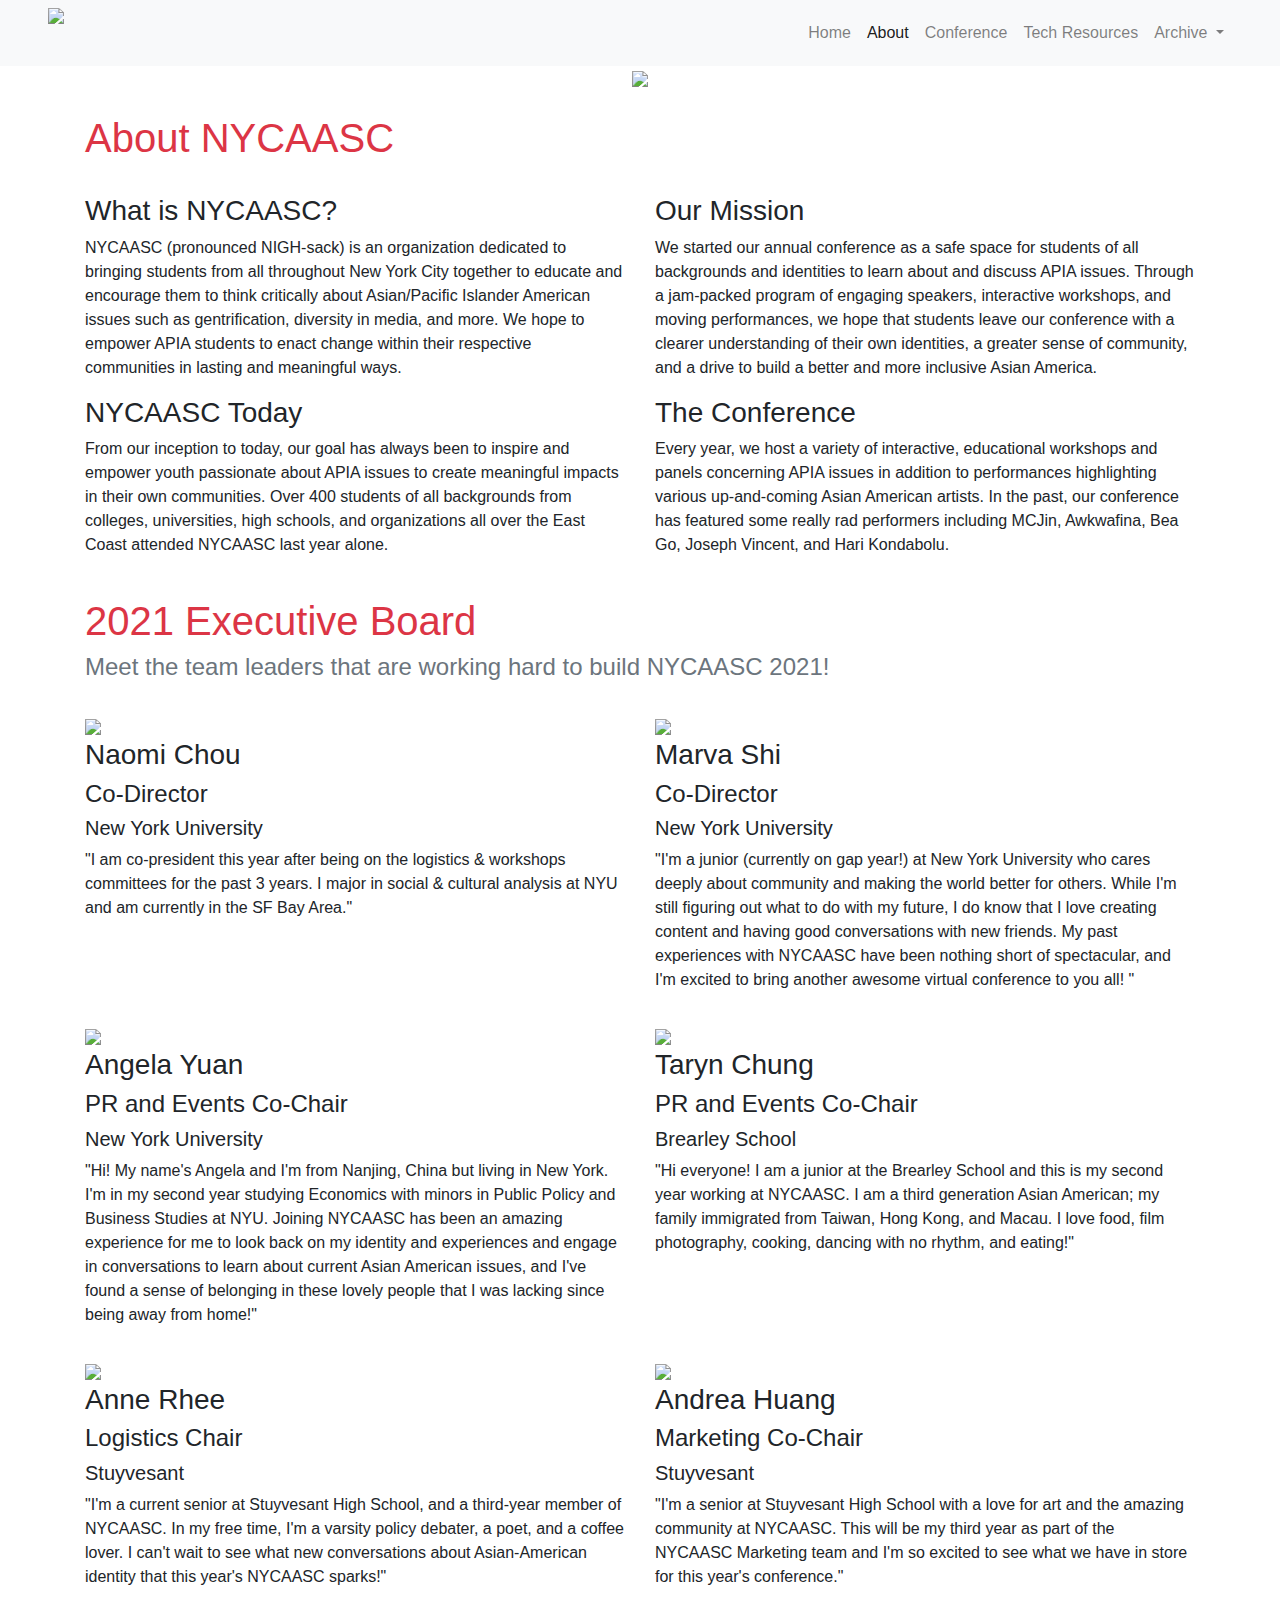
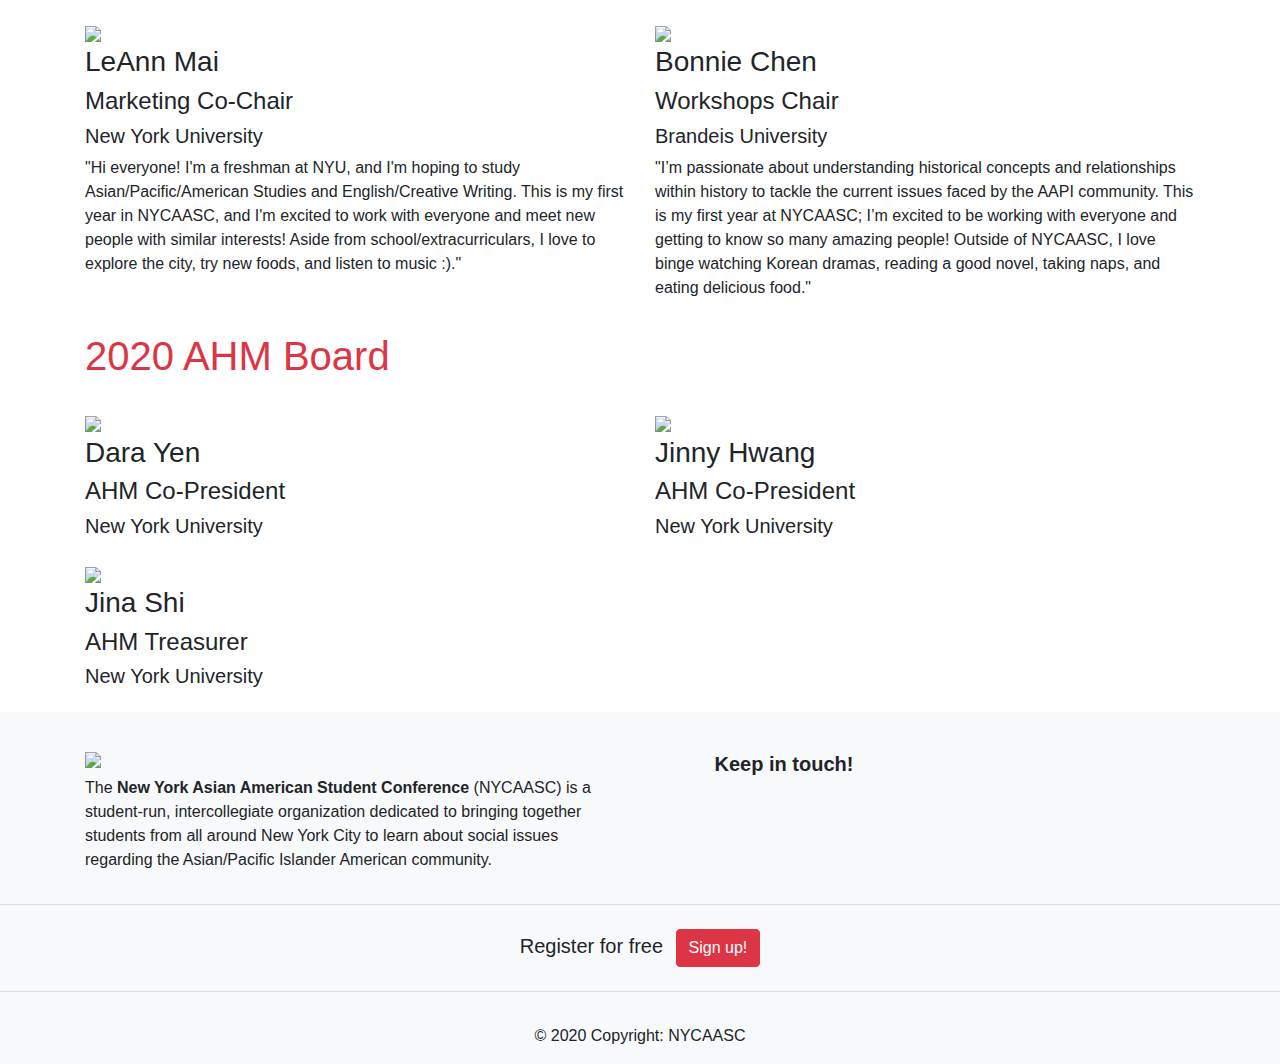
==== about.html @ e8b7aa40 "Add files via upload" ====
<!doctype html>
<html lang="en">
  <head>
    <!-- Required meta tags -->
    <meta charset="utf-8">
    <meta name="viewport" content="width=device-width, initial-scale=1, shrink-to-fit=no">

    <!-- Bootstrap CSS -->
    <link rel="stylesheet" href="https://stackpath.bootstrapcdn.com/bootstrap/4.3.1/css/bootstrap.min.css" integrity="sha384-ggOyR0iXCbMQv3Xipma34MD+dH/1fQ784/j6cY/iJTQUOhcWr7x9JvoRxT2MZw1T" crossorigin="anonymous">

    <!-- Custom CSS -->
    <link rel="stylesheet" type="text/css" href="assets/css/styles.css">

    <!-- Font Awesome Icons and Animation-->
    <link rel="stylesheet" href="https://use.fontawesome.com/releases/v5.7.2/css/all.css" integrity="sha384-fnmOCqbTlWIlj8LyTjo7mOUStjsKC4pOpQbqyi7RrhN7udi9RwhKkMHpvLbHG9Sr" crossorigin="anonymous">
    <link rel="stylesheet" href="assets/css/font-awesome-animation.min.css">

    <!-- Favicon -->
    <link rel="shortcut icon" href="/favicon.ico" type="image/x-icon">
    <link rel="icon" href="favicon.ico" type="image/x-icon">

    <!-- Fonts -->
    <link href="https://fonts.googleapis.com/css?family=Allerta+Stencil" rel="stylesheet">

    <!-- Global site tag (gtag.js) - Google Analytics -->
    <script async src="https://www.googletagmanager.com/gtag/js?id=UA-68409586-1"></script>
    <script>
      window.dataLayer = window.dataLayer || [];
      function gtag(){dataLayer.push(arguments);}
      gtag('js', new Date());

      gtag('config', 'UA-68409586-1');
    </script>

    <title>NYCAASC | About</title>
  </head>
  <body>
    <nav class="navbar navbar-expand-lg navbar-light bg-light px-5">
      <a class="narbar-brand " href="index.html">
        <img src="assets/img/logos/logoOnly.png" height="50px" class="d-inline-block align-top">
      </a>
      <button class="navbar-toggler" type="button" data-toggle="collapse" data-target="#navbar-nycaasc" aria-controls="navbarSupportedContent" aria-expanded="false" aria-label="Toggle navigation">
        <span class="navbar-toggler-icon"></span>
      </button>

      <div class="collapse navbar-collapse" id="navbar-nycaasc">
        <ul class="navbar-nav ml-auto">
          <li class="nav-item">
            <a class="nav-link" href="index.html">Home</a>
          </li>
          <li class="nav-item active">
            <a class="nav-link" href="about.html">About</a>
          </li>
          <li class="nav-item">
            <a class="nav-link" href="conference.html">Conference</a>
          </li>
          <li class="nav-item">
            <a class="nav-link" href="resources.html">Tech Resources</a>
          </li>
          <li class="nav-item dropdown">
            <a class="nav-link dropdown-toggle" href="#" id="navbarDropdown" role="button" data-toggle="dropdown" aria-haspopup="true" aria-expanded="false">
              Archive
            </a>
            <div class="dropdown-menu" aria-labelledby="navbarDropdown">
              <a class="dropdown-item" href="archives/2019 site/index.html">2019</a>
              <a class="dropdown-item" href="archives/2018 site/index.html">2018</a>                 <!--<a class="dropdown-item" href="#">2017</a>-->
            </div>
          </li>
        </ul>
      </div>
    </nav>

    <header id="aboutLOGO"
      <div class="container text-center">
        <img src="assets/img/logos/logoName.png" style="width:90%;">
      </div>
    </header>

    <section id="abtNYCAASC">
      <div class="container mb-4">
        <div class="row">
            <div class="col-12 my-4 text-danger">
                <h1>About NYCAASC</h1>
            </div>
            <div class="col-sm-12 col-lg-6">
                <h3>What is NYCAASC?</h3>
                <p>
                  NYCAASC (pronounced NIGH-sack) is an organization dedicated to bringing students from all throughout New York City together to educate and encourage them to think critically about Asian/Pacific Islander American issues such as gentrification, diversity in media, and more. We hope to empower APIA students to enact change within their respective communities in lasting and meaningful ways.
                </p>
            </div>
            <div class="col-sm-12 col-lg-6">
                <h3>Our Mission</h3>
                <p>
                    We started our annual conference as a safe space for students of all backgrounds and identities to learn about and discuss APIA issues. Through a jam-packed program of engaging speakers, interactive workshops, and moving performances, we hope that students leave our conference with a clearer understanding of their own identities, a greater sense of community, and a drive to build a better and more inclusive Asian America.
                </p>
            </div>
            <div class="col-sm-12 col-lg-6">
                <h3>NYCAASC Today</h3>
                <p>
                    From our inception to today, our goal has always been to inspire and empower youth passionate about APIA issues to create meaningful impacts in their own communities. Over 400 students of all backgrounds from colleges, universities, high schools, and organizations all over the East Coast attended NYCAASC last year alone.
                </p>
            </div>
            <div class="col-sm-12 col-lg-6">
                <h3>The Conference</h3>
                <p>
                    Every year, we host a variety of interactive, educational workshops and panels concerning APIA issues in addition to performances highlighting various up-and-coming Asian American artists. In the past, our conference has featured some really rad performers including MCJin, Awkwafina, Bea Go, Joseph Vincent, and Hari Kondabolu.
                </p>
            </div>
        </div>
      </div>
    </section>

	  <section id="eboard">
      <div class="container">
        <div class="row">

          <div class="col-12 mb-4">
            <h1 class="text-danger">2021 Executive Board</h1>
            <h4 class="text-muted">Meet the team leaders that are working hard to build NYCAASC 2021!</h4>
          </div>

          <div class="col-sm-12 col-md-6 col-lg-6 mb-3">
           <img src="assets/img/e-board/naomi.jpg">
           <h3>Naomi Chou</h3>
           <h4>Co-Director</h4>
           <h5>New York University</h5>
           <p> "I am co-president this year after being on the logistics & workshops committees for the past 3 years. I major in social & cultural analysis at NYU and am currently in the SF Bay Area." </p>
         </div>

         <div class="col-sm-12 col-md-6 col-lg-6 mb-3">
          <img src="assets/img/e-board/marva.jpg">
          <h3>Marva Shi</h3>
          <h4>Co-Director</h4>
          <h5>New York University</h5>
          <p>
            "I'm a junior (currently on gap year!) at New York University who cares deeply about community and making the world better for others. While I'm still figuring out what to do with my future, I do know that I love creating content and having good conversations with new friends. My past experiences with NYCAASC have been nothing short of spectacular, and I'm excited to bring another awesome virtual conference to you all! "
          </p>
         </div>

         <div class="col-sm-12 col-md-6 col-lg-6 mb-3">
          <img src="assets/img/e-board/angela.jpg">
          <h3>Angela Yuan</h3>
          <h4>PR and Events Co-Chair</h4>
          <h5>New York University</h5>
          <p>"Hi! My name's Angela and I'm from Nanjing, China but living in New York. I'm in my second year studying Economics with minors in Public Policy and Business Studies at NYU. Joining NYCAASC has been an amazing experience for me to look back on my identity and experiences and engage in conversations to learn about current Asian American issues, and I've found a sense of belonging in these lovely people that I was lacking since being away from home!"
          </p>
        </div>

        <div class="col-sm-12 col-md-6 col-lg-6 mb-3">
         <img src="assets/img/e-board/taryn.jpg">
         <h3>Taryn Chung</h3>
         <h4>PR and Events Co-Chair</h4>
         <h5>Brearley School</h5>
         <p>"Hi everyone! I am a junior at the Brearley School and this is my second year working at NYCAASC. I am a third generation Asian American; my family immigrated from Taiwan, Hong Kong, and Macau. I love food, film photography, cooking, dancing with no rhythm, and eating!"
         </p>
       </div>

       <div class="col-sm-12 col-md-6 col-lg-6 mb-3">
        <img src="assets/img/e-board/anne.jpg">
        <h3>Anne Rhee</h3>
        <h4>Logistics Chair</h4>
        <h5>Stuyvesant</h5>
        <p>"I'm a current senior at Stuyvesant High School, and a third-year member of NYCAASC. In my free time, I'm a varsity policy debater, a poet, and a coffee lover. I can't wait to see what new conversations about Asian-American identity that this year's NYCAASC sparks!"
        </p>
      </div>

     <div class="col-sm-12 col-md-6 col-lg-6 mb-3">
      <img src="assets/img/e-board/andrea.jpg">
      <h3>Andrea Huang</h3>
      <h4>Marketing Co-Chair</h4>
      <h5>Stuyvesant</h5>
      <p>"I'm a senior at Stuyvesant High School with a love for art and the amazing community at NYCAASC. This will be my third year as part of the NYCAASC Marketing team and I'm so excited to see what we have in store for this year's conference."
      </p>
    </div>

    <div class="col-sm-12 col-md-6 col-lg-6 mb-3">
     <img src="assets/img/e-board/leann.jpg">
     <h3>LeAnn Mai</h3>
     <h4>Marketing Co-Chair</h4>
     <h5>New York University</h5>
     <p>"Hi everyone! I'm a freshman at NYU, and I'm hoping to study Asian/Pacific/American Studies and English/Creative Writing. This is my first year in NYCAASC, and I'm excited to work with everyone and meet new people with similar interests! Aside from school/extracurriculars, I love to explore the city, try new foods, and listen to music :)."
     </p>
   </div>

   <div class="col-sm-12 col-md-6 col-lg-6 mb-3">
    <img src="assets/img/e-board/bonnie.jpeg">
    <h3>Bonnie Chen</h3>
    <h4>Workshops Chair</h4>
    <h5>Brandeis University</h5>
    <p>"I’m passionate about understanding historical concepts and relationships within history to tackle the current issues faced by the AAPI community. This is my first year at NYCAASC; I’m excited to be working with everyone and getting to know so many amazing people! Outside of NYCAASC, I love binge watching Korean dramas, reading a good novel, taking naps, and eating delicious food."
    </p>
   </div>

   <div class="col-12 mb-4">
     <h1 class="text-danger">2020 AHM Board</h1>
   </div>

   <div class="col-sm-12 col-md-6 col-lg-6 mb-3">
    <img src="assets/img/e-board/dara.jpg">
    <h3>Dara Yen </h3>
    <h4>AHM Co-President</h4>
    <h5>New York University</h5>
   </div>

   <div class="col-sm-12 col-md-6 col-lg-6 mb-3">
   <img src="assets/img/e-board/jinny.jpg">
   <h3>Jinny Hwang</h3>
   <h4>AHM Co-President</h4>
   <h5>New York University</h5>
   </div>

   <div class="col-sm-12 col-md-6 col-lg-6 mb-3">
    <img src="assets/img/e-board/gina.jpg">
    <h3>Jina Shi </h3>
    <h4>AHM Treasurer</h4>
    <h5>New York University</h5>
   </div>
      </div>
    </div>
  </section>

    <!-- Footer -->
    <footer class=" pt-4 bg-light">
        <div class="container text-center text-md-left">
          <div class="row">
            <div class="col-md-6 mr-4">
              <img src="assets/img/logos/logoOnlyCropped.png" style="height:30px;" class=" mt-3 mb-2">
              <p>
                The <b>New York Asian American Student Conference</b> (NYCAASC) is a student-run, intercollegiate organization dedicated to bringing together students from all around New York City to learn about social issues regarding the Asian/Pacific Islander American community.
              </p>
            </div>
            <div class="col-md-5 mx-auto">
              <h5 class="font-weight-bold mt-3 mb-4">Keep in touch!</h5>
                <a class="" href="https://www.facebook.com/nycaasc" target="_blank">
                  <i class="fab fa-facebook-f faa-wrench animated-hover"> </i>
                </a>
                <a class="" href="https://twitter.com/nycaasc" target="_blank">
                  <i class="fab fa-twitter faa-wrench animated-hover"> </i>
                </a>
                <a class="" href="https://www.instagram.com/nycaasc/" target="_blank">
                  <i class="fab fa-instagram faa-wrench animated-hover"> </i>
                </a>
                <a class="" href="mailto:info@nycaasc.com" target="_blank">
                  <i class="fas fa-envelope faa-wrench animated-hover"> </i>
                </a>
            </div>
          </div>
        </div>
        <!-- Footer Links -->

        <hr>

        <!-- Call to action -->
        <ul class="list-unstyled list-inline text-center py-2">
          <li class="list-inline-item">
            <h5 class="mb-1">Register for free</h5>
          </li>
          <li class="list-inline-item">
            <a href="https://goo.gl/forms/pBiHPpjtt1hw0WeA2" class="btn btn-danger btn-rounded" target="_blank">Sign up!</a>
          </li>
        </ul>
        <!-- Call to action -->

        <hr>

        <div class="footer-copyright text-center py-3">© 2020 Copyright: NYCAASC
        </div>

    </footer>
    <!-- Footer -->


    <!-- Optional JavaScript -->
    <!-- jQuery first, then Popper.js, then Bootstrap JS -->
    <script src="https://code.jquery.com/jquery-3.3.1.slim.min.js" integrity="sha384-q8i/X+965DzO0rT7abK41JStQIAqVgRVzpbzo5smXKp4YfRvH+8abtTE1Pi6jizo" crossorigin="anonymous"></script>
    <script src="https://cdnjs.cloudflare.com/ajax/libs/popper.js/1.14.7/umd/popper.min.js" integrity="sha384-UO2eT0CpHqdSJQ6hJty5KVphtPhzWj9WO1clHTMGa3JDZwrnQq4sF86dIHNDz0W1" crossorigin="anonymous"></script>
    <script src="https://stackpath.bootstrapcdn.com/bootstrap/4.3.1/js/bootstrap.min.js" integrity="sha384-JjSmVgyd0p3pXB1rRibZUAYoIIy6OrQ6VrjIEaFf/nJGzIxFDsf4x0xIM+B07jRM" crossorigin="anonymous"></script>
  </body>
</html>
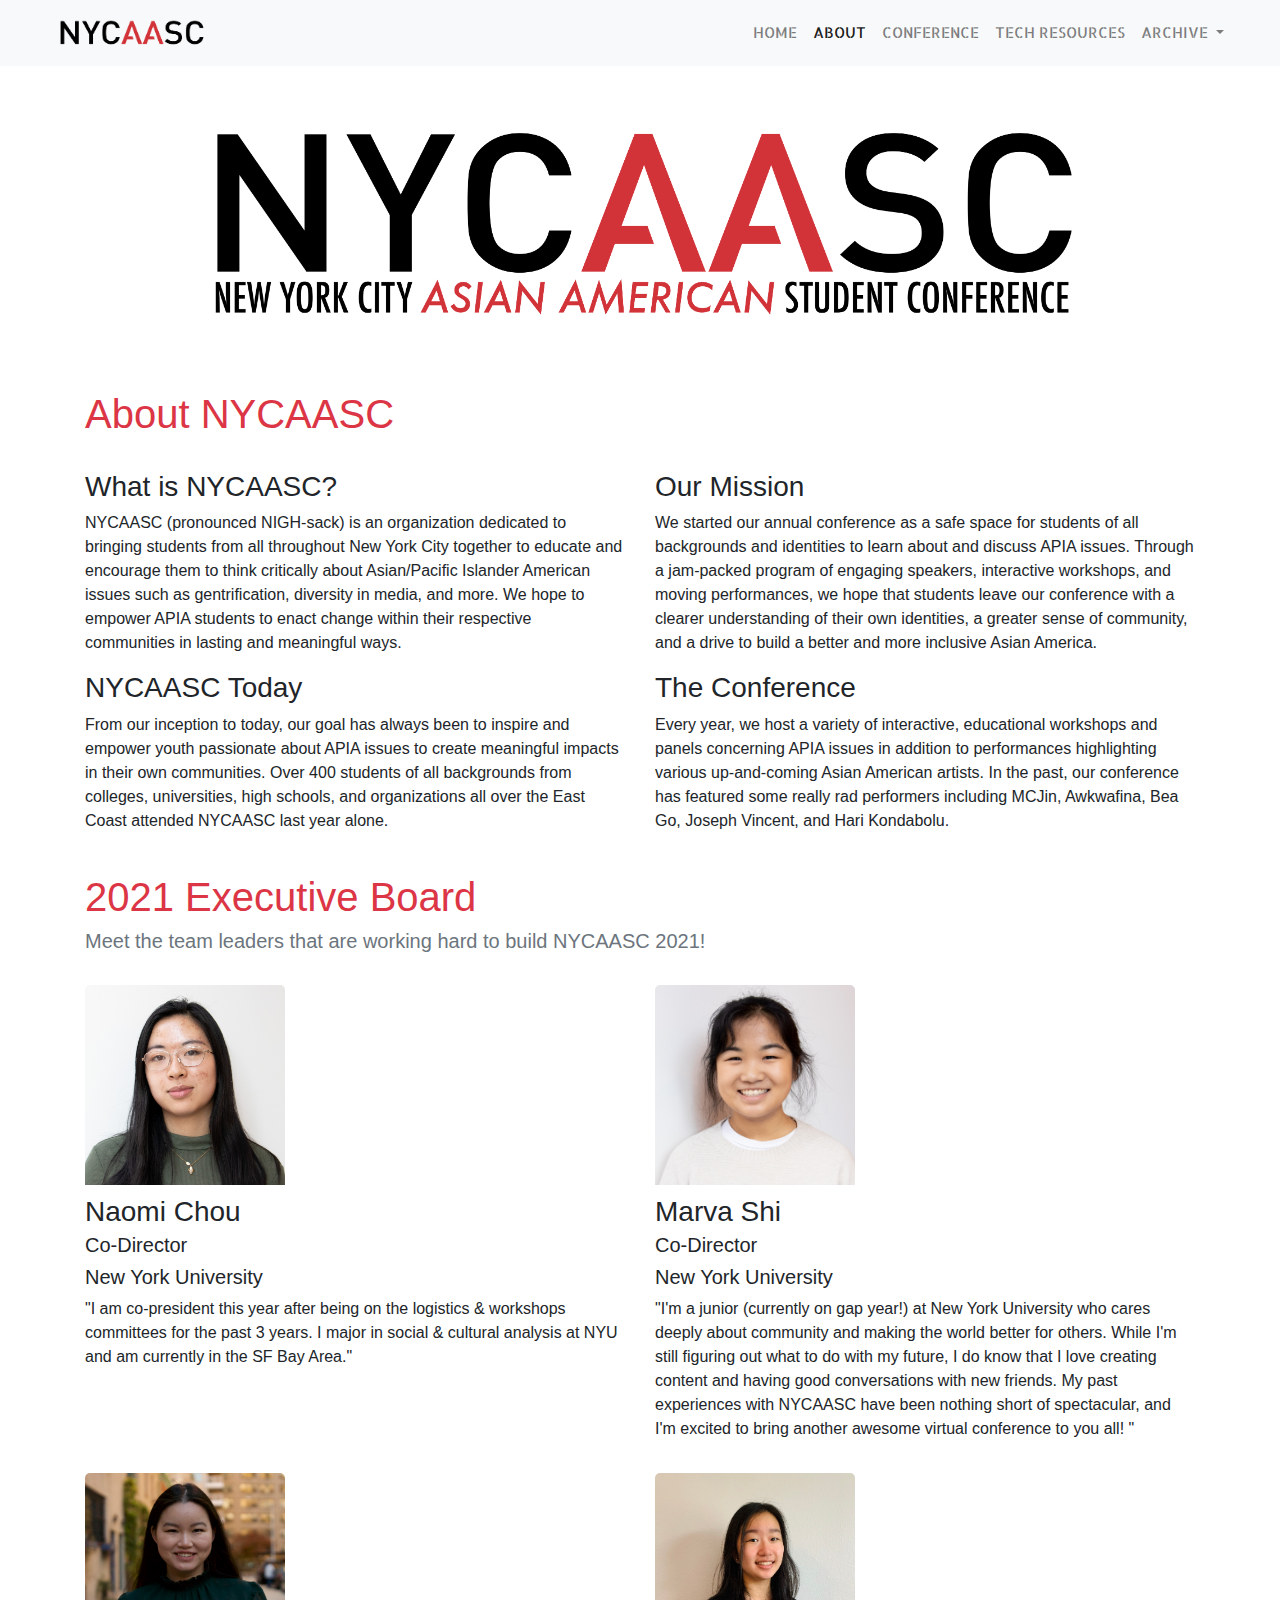
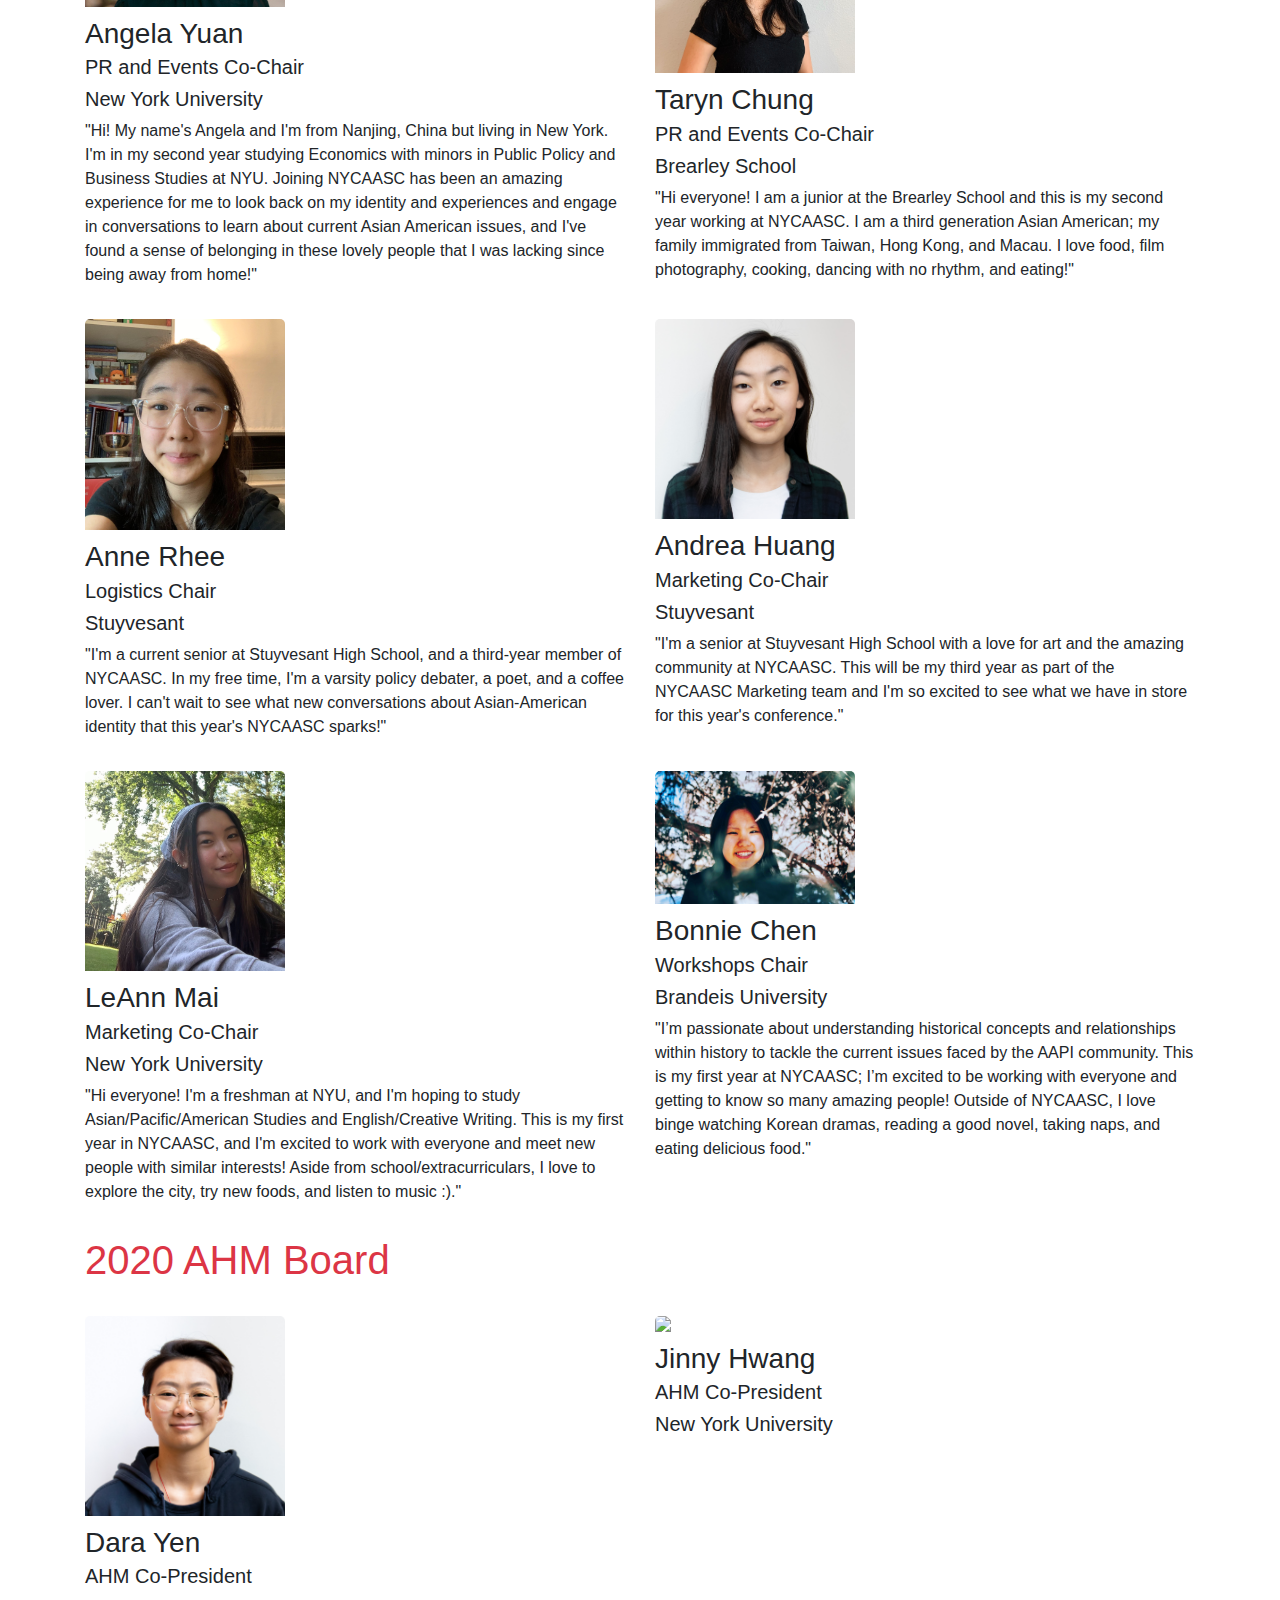
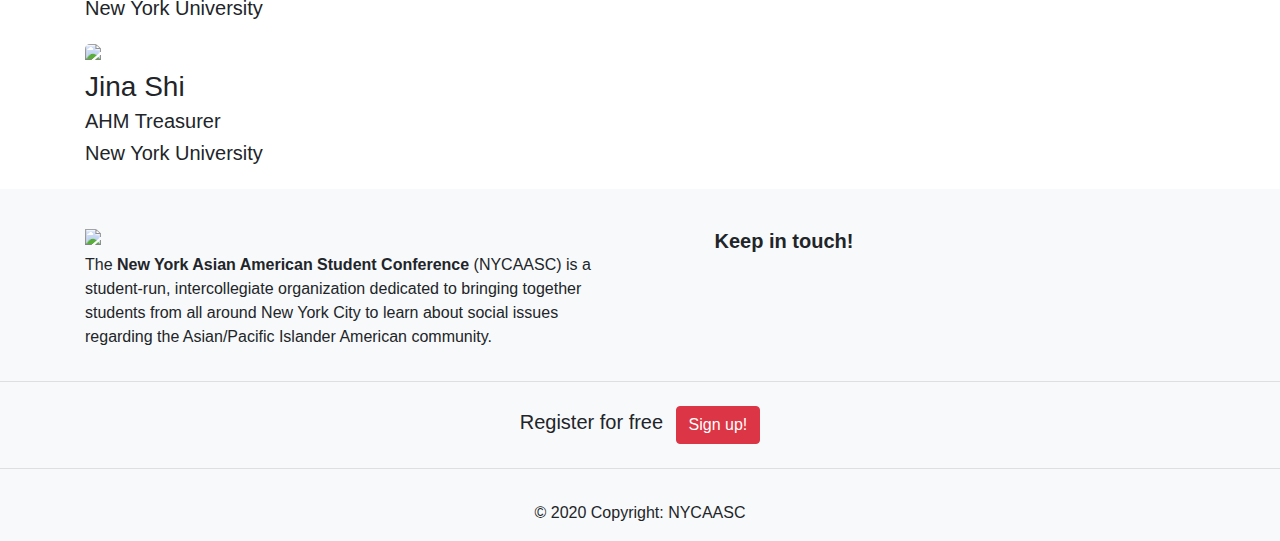
==== commit fb3a7626: "quick link edits" ====
--- a/about.html
+++ b/about.html
@@ -1,279 +1,279 @@
-<!doctype html>
-<html lang="en">
-  <head>
-    <!-- Required meta tags -->
-    <meta charset="utf-8">
-    <meta name="viewport" content="width=device-width, initial-scale=1, shrink-to-fit=no">
-
-    <!-- Bootstrap CSS -->
-    <link rel="stylesheet" href="https://stackpath.bootstrapcdn.com/bootstrap/4.3.1/css/bootstrap.min.css" integrity="sha384-ggOyR0iXCbMQv3Xipma34MD+dH/1fQ784/j6cY/iJTQUOhcWr7x9JvoRxT2MZw1T" crossorigin="anonymous">
-
-    <!-- Custom CSS -->
-    <link rel="stylesheet" type="text/css" href="assets/css/styles.css">
-
-    <!-- Font Awesome Icons and Animation-->
-    <link rel="stylesheet" href="https://use.fontawesome.com/releases/v5.7.2/css/all.css" integrity="sha384-fnmOCqbTlWIlj8LyTjo7mOUStjsKC4pOpQbqyi7RrhN7udi9RwhKkMHpvLbHG9Sr" crossorigin="anonymous">
-    <link rel="stylesheet" href="assets/css/font-awesome-animation.min.css">
-
-    <!-- Favicon -->
-    <link rel="shortcut icon" href="/favicon.ico" type="image/x-icon">
-    <link rel="icon" href="favicon.ico" type="image/x-icon">
-
-    <!-- Fonts -->
-    <link href="https://fonts.googleapis.com/css?family=Allerta+Stencil" rel="stylesheet">
-
-    <!-- Global site tag (gtag.js) - Google Analytics -->
-    <script async src="https://www.googletagmanager.com/gtag/js?id=UA-68409586-1"></script>
-    <script>
-      window.dataLayer = window.dataLayer || [];
-      function gtag(){dataLayer.push(arguments);}
-      gtag('js', new Date());
-
-      gtag('config', 'UA-68409586-1');
-    </script>
-
-    <title>NYCAASC | About</title>
-  </head>
-  <body>
-    <nav class="navbar navbar-expand-lg navbar-light bg-light px-5">
-      <a class="narbar-brand " href="index.html">
-        <img src="assets/img/logos/logoOnly.png" height="50px" class="d-inline-block align-top">
-      </a>
-      <button class="navbar-toggler" type="button" data-toggle="collapse" data-target="#navbar-nycaasc" aria-controls="navbarSupportedContent" aria-expanded="false" aria-label="Toggle navigation">
-        <span class="navbar-toggler-icon"></span>
-      </button>
-
-      <div class="collapse navbar-collapse" id="navbar-nycaasc">
-        <ul class="navbar-nav ml-auto">
-          <li class="nav-item">
-            <a class="nav-link" href="index.html">Home</a>
-          </li>
-          <li class="nav-item active">
-            <a class="nav-link" href="about.html">About</a>
-          </li>
-          <li class="nav-item">
-            <a class="nav-link" href="conference.html">Conference</a>
-          </li>
-          <li class="nav-item">
-            <a class="nav-link" href="resources.html">Tech Resources</a>
-          </li>
-          <li class="nav-item dropdown">
-            <a class="nav-link dropdown-toggle" href="#" id="navbarDropdown" role="button" data-toggle="dropdown" aria-haspopup="true" aria-expanded="false">
-              Archive
-            </a>
-            <div class="dropdown-menu" aria-labelledby="navbarDropdown">
-              <a class="dropdown-item" href="archives/2019 site/index.html">2019</a>
-              <a class="dropdown-item" href="archives/2018 site/index.html">2018</a>                 <!--<a class="dropdown-item" href="#">2017</a>-->
-            </div>
-          </li>
-        </ul>
-      </div>
-    </nav>
-
-    <header id="aboutLOGO"
-      <div class="container text-center">
-        <img src="assets/img/logos/logoName.png" style="width:90%;">
-      </div>
-    </header>
-
-    <section id="abtNYCAASC">
-      <div class="container mb-4">
-        <div class="row">
-            <div class="col-12 my-4 text-danger">
-                <h1>About NYCAASC</h1>
-            </div>
-            <div class="col-sm-12 col-lg-6">
-                <h3>What is NYCAASC?</h3>
-                <p>
-                  NYCAASC (pronounced NIGH-sack) is an organization dedicated to bringing students from all throughout New York City together to educate and encourage them to think critically about Asian/Pacific Islander American issues such as gentrification, diversity in media, and more. We hope to empower APIA students to enact change within their respective communities in lasting and meaningful ways.
-                </p>
-            </div>
-            <div class="col-sm-12 col-lg-6">
-                <h3>Our Mission</h3>
-                <p>
-                    We started our annual conference as a safe space for students of all backgrounds and identities to learn about and discuss APIA issues. Through a jam-packed program of engaging speakers, interactive workshops, and moving performances, we hope that students leave our conference with a clearer understanding of their own identities, a greater sense of community, and a drive to build a better and more inclusive Asian America.
-                </p>
-            </div>
-            <div class="col-sm-12 col-lg-6">
-                <h3>NYCAASC Today</h3>
-                <p>
-                    From our inception to today, our goal has always been to inspire and empower youth passionate about APIA issues to create meaningful impacts in their own communities. Over 400 students of all backgrounds from colleges, universities, high schools, and organizations all over the East Coast attended NYCAASC last year alone.
-                </p>
-            </div>
-            <div class="col-sm-12 col-lg-6">
-                <h3>The Conference</h3>
-                <p>
-                    Every year, we host a variety of interactive, educational workshops and panels concerning APIA issues in addition to performances highlighting various up-and-coming Asian American artists. In the past, our conference has featured some really rad performers including MCJin, Awkwafina, Bea Go, Joseph Vincent, and Hari Kondabolu.
-                </p>
-            </div>
-        </div>
-      </div>
-    </section>
-
-	  <section id="eboard">
-      <div class="container">
-        <div class="row">
-
-          <div class="col-12 mb-4">
-            <h1 class="text-danger">2021 Executive Board</h1>
-            <h4 class="text-muted">Meet the team leaders that are working hard to build NYCAASC 2021!</h4>
-          </div>
-
-          <div class="col-sm-12 col-md-6 col-lg-6 mb-3">
-           <img src="assets/img/e-board/naomi.jpg">
-           <h3>Naomi Chou</h3>
-           <h4>Co-Director</h4>
-           <h5>New York University</h5>
-           <p> "I am co-president this year after being on the logistics & workshops committees for the past 3 years. I major in social & cultural analysis at NYU and am currently in the SF Bay Area." </p>
-         </div>
-
-         <div class="col-sm-12 col-md-6 col-lg-6 mb-3">
-          <img src="assets/img/e-board/marva.jpg">
-          <h3>Marva Shi</h3>
-          <h4>Co-Director</h4>
-          <h5>New York University</h5>
-          <p>
-            "I'm a junior (currently on gap year!) at New York University who cares deeply about community and making the world better for others. While I'm still figuring out what to do with my future, I do know that I love creating content and having good conversations with new friends. My past experiences with NYCAASC have been nothing short of spectacular, and I'm excited to bring another awesome virtual conference to you all! "
-          </p>
-         </div>
-
-         <div class="col-sm-12 col-md-6 col-lg-6 mb-3">
-          <img src="assets/img/e-board/angela.jpg">
-          <h3>Angela Yuan</h3>
-          <h4>PR and Events Co-Chair</h4>
-          <h5>New York University</h5>
-          <p>"Hi! My name's Angela and I'm from Nanjing, China but living in New York. I'm in my second year studying Economics with minors in Public Policy and Business Studies at NYU. Joining NYCAASC has been an amazing experience for me to look back on my identity and experiences and engage in conversations to learn about current Asian American issues, and I've found a sense of belonging in these lovely people that I was lacking since being away from home!"
-          </p>
-        </div>
-
-        <div class="col-sm-12 col-md-6 col-lg-6 mb-3">
-         <img src="assets/img/e-board/taryn.jpg">
-         <h3>Taryn Chung</h3>
-         <h4>PR and Events Co-Chair</h4>
-         <h5>Brearley School</h5>
-         <p>"Hi everyone! I am a junior at the Brearley School and this is my second year working at NYCAASC. I am a third generation Asian American; my family immigrated from Taiwan, Hong Kong, and Macau. I love food, film photography, cooking, dancing with no rhythm, and eating!"
-         </p>
-       </div>
-
-       <div class="col-sm-12 col-md-6 col-lg-6 mb-3">
-        <img src="assets/img/e-board/anne.jpg">
-        <h3>Anne Rhee</h3>
-        <h4>Logistics Chair</h4>
-        <h5>Stuyvesant</h5>
-        <p>"I'm a current senior at Stuyvesant High School, and a third-year member of NYCAASC. In my free time, I'm a varsity policy debater, a poet, and a coffee lover. I can't wait to see what new conversations about Asian-American identity that this year's NYCAASC sparks!"
-        </p>
-      </div>
-
-     <div class="col-sm-12 col-md-6 col-lg-6 mb-3">
-      <img src="assets/img/e-board/andrea.jpg">
-      <h3>Andrea Huang</h3>
-      <h4>Marketing Co-Chair</h4>
-      <h5>Stuyvesant</h5>
-      <p>"I'm a senior at Stuyvesant High School with a love for art and the amazing community at NYCAASC. This will be my third year as part of the NYCAASC Marketing team and I'm so excited to see what we have in store for this year's conference."
-      </p>
-    </div>
-
-    <div class="col-sm-12 col-md-6 col-lg-6 mb-3">
-     <img src="assets/img/e-board/leann.jpg">
-     <h3>LeAnn Mai</h3>
-     <h4>Marketing Co-Chair</h4>
-     <h5>New York University</h5>
-     <p>"Hi everyone! I'm a freshman at NYU, and I'm hoping to study Asian/Pacific/American Studies and English/Creative Writing. This is my first year in NYCAASC, and I'm excited to work with everyone and meet new people with similar interests! Aside from school/extracurriculars, I love to explore the city, try new foods, and listen to music :)."
-     </p>
-   </div>
-
-   <div class="col-sm-12 col-md-6 col-lg-6 mb-3">
-    <img src="assets/img/e-board/bonnie.jpeg">
-    <h3>Bonnie Chen</h3>
-    <h4>Workshops Chair</h4>
-    <h5>Brandeis University</h5>
-    <p>"I’m passionate about understanding historical concepts and relationships within history to tackle the current issues faced by the AAPI community. This is my first year at NYCAASC; I’m excited to be working with everyone and getting to know so many amazing people! Outside of NYCAASC, I love binge watching Korean dramas, reading a good novel, taking naps, and eating delicious food."
-    </p>
-   </div>
-
-   <div class="col-12 mb-4">
-     <h1 class="text-danger">2020 AHM Board</h1>
-   </div>
-
-   <div class="col-sm-12 col-md-6 col-lg-6 mb-3">
-    <img src="assets/img/e-board/dara.jpg">
-    <h3>Dara Yen </h3>
-    <h4>AHM Co-President</h4>
-    <h5>New York University</h5>
-   </div>
-
-   <div class="col-sm-12 col-md-6 col-lg-6 mb-3">
-   <img src="assets/img/e-board/jinny.jpg">
-   <h3>Jinny Hwang</h3>
-   <h4>AHM Co-President</h4>
-   <h5>New York University</h5>
-   </div>
-
-   <div class="col-sm-12 col-md-6 col-lg-6 mb-3">
-    <img src="assets/img/e-board/gina.jpg">
-    <h3>Jina Shi </h3>
-    <h4>AHM Treasurer</h4>
-    <h5>New York University</h5>
-   </div>
-      </div>
-    </div>
-  </section>
-
-    <!-- Footer -->
-    <footer class=" pt-4 bg-light">
-        <div class="container text-center text-md-left">
-          <div class="row">
-            <div class="col-md-6 mr-4">
-              <img src="assets/img/logos/logoOnlyCropped.png" style="height:30px;" class=" mt-3 mb-2">
-              <p>
-                The <b>New York Asian American Student Conference</b> (NYCAASC) is a student-run, intercollegiate organization dedicated to bringing together students from all around New York City to learn about social issues regarding the Asian/Pacific Islander American community.
-              </p>
-            </div>
-            <div class="col-md-5 mx-auto">
-              <h5 class="font-weight-bold mt-3 mb-4">Keep in touch!</h5>
-                <a class="" href="https://www.facebook.com/nycaasc" target="_blank">
-                  <i class="fab fa-facebook-f faa-wrench animated-hover"> </i>
-                </a>
-                <a class="" href="https://twitter.com/nycaasc" target="_blank">
-                  <i class="fab fa-twitter faa-wrench animated-hover"> </i>
-                </a>
-                <a class="" href="https://www.instagram.com/nycaasc/" target="_blank">
-                  <i class="fab fa-instagram faa-wrench animated-hover"> </i>
-                </a>
-                <a class="" href="mailto:info@nycaasc.com" target="_blank">
-                  <i class="fas fa-envelope faa-wrench animated-hover"> </i>
-                </a>
-            </div>
-          </div>
-        </div>
-        <!-- Footer Links -->
-
-        <hr>
-
-        <!-- Call to action -->
-        <ul class="list-unstyled list-inline text-center py-2">
-          <li class="list-inline-item">
-            <h5 class="mb-1">Register for free</h5>
-          </li>
-          <li class="list-inline-item">
-            <a href="https://goo.gl/forms/pBiHPpjtt1hw0WeA2" class="btn btn-danger btn-rounded" target="_blank">Sign up!</a>
-          </li>
-        </ul>
-        <!-- Call to action -->
-
-        <hr>
-
-        <div class="footer-copyright text-center py-3">© 2020 Copyright: NYCAASC
-        </div>
-
-    </footer>
-    <!-- Footer -->
-
-
-    <!-- Optional JavaScript -->
-    <!-- jQuery first, then Popper.js, then Bootstrap JS -->
-    <script src="https://code.jquery.com/jquery-3.3.1.slim.min.js" integrity="sha384-q8i/X+965DzO0rT7abK41JStQIAqVgRVzpbzo5smXKp4YfRvH+8abtTE1Pi6jizo" crossorigin="anonymous"></script>
-    <script src="https://cdnjs.cloudflare.com/ajax/libs/popper.js/1.14.7/umd/popper.min.js" integrity="sha384-UO2eT0CpHqdSJQ6hJty5KVphtPhzWj9WO1clHTMGa3JDZwrnQq4sF86dIHNDz0W1" crossorigin="anonymous"></script>
-    <script src="https://stackpath.bootstrapcdn.com/bootstrap/4.3.1/js/bootstrap.min.js" integrity="sha384-JjSmVgyd0p3pXB1rRibZUAYoIIy6OrQ6VrjIEaFf/nJGzIxFDsf4x0xIM+B07jRM" crossorigin="anonymous"></script>
-  </body>
-</html>
+<!doctype html>
+<html lang="en">
+  <head>
+    <!-- Required meta tags -->
+    <meta charset="utf-8">
+    <meta name="viewport" content="width=device-width, initial-scale=1, shrink-to-fit=no">
+
+    <!-- Bootstrap CSS -->
+    <link rel="stylesheet" href="https://stackpath.bootstrapcdn.com/bootstrap/4.3.1/css/bootstrap.min.css" integrity="sha384-ggOyR0iXCbMQv3Xipma34MD+dH/1fQ784/j6cY/iJTQUOhcWr7x9JvoRxT2MZw1T" crossorigin="anonymous">
+
+    <!-- Custom CSS -->
+    <link rel="stylesheet" type="text/css" href="assets/css/styles.css">
+
+    <!-- Font Awesome Icons and Animation-->
+    <link rel="stylesheet" href="https://use.fontawesome.com/releases/v5.7.2/css/all.css" integrity="sha384-fnmOCqbTlWIlj8LyTjo7mOUStjsKC4pOpQbqyi7RrhN7udi9RwhKkMHpvLbHG9Sr" crossorigin="anonymous">
+    <link rel="stylesheet" href="assets/css/font-awesome-animation.min.css">
+
+    <!-- Favicon -->
+    <link rel="shortcut icon" href="/favicon.ico" type="image/x-icon">
+    <link rel="icon" href="favicon.ico" type="image/x-icon">
+
+    <!-- Fonts -->
+    <link href="https://fonts.googleapis.com/css?family=Allerta+Stencil" rel="stylesheet">
+
+    <!-- Global site tag (gtag.js) - Google Analytics -->
+    <script async src="https://www.googletagmanager.com/gtag/js?id=UA-68409586-1"></script>
+    <script>
+      window.dataLayer = window.dataLayer || [];
+      function gtag(){dataLayer.push(arguments);}
+      gtag('js', new Date());
+
+      gtag('config', 'UA-68409586-1');
+    </script>
+
+    <title>NYCAASC | About</title>
+  </head>
+  <body>
+    <nav class="navbar navbar-expand-lg navbar-light bg-light px-5">
+      <a class="narbar-brand " href="index.html">
+        <img src="assets/img/logos/logoOnly.png" height="50px" class="d-inline-block align-top">
+      </a>
+      <button class="navbar-toggler" type="button" data-toggle="collapse" data-target="#navbar-nycaasc" aria-controls="navbarSupportedContent" aria-expanded="false" aria-label="Toggle navigation">
+        <span class="navbar-toggler-icon"></span>
+      </button>
+
+      <div class="collapse navbar-collapse" id="navbar-nycaasc">
+        <ul class="navbar-nav ml-auto">
+          <li class="nav-item">
+            <a class="nav-link" href="index.html">Home</a>
+          </li>
+          <li class="nav-item active">
+            <a class="nav-link" href="about.html">About</a>
+          </li>
+          <li class="nav-item">
+            <a class="nav-link" href="conference.html">Conference</a>
+          </li>
+          <li class="nav-item">
+            <a class="nav-link" href="resources.html">Tech Resources</a>
+          </li>
+          <li class="nav-item dropdown">
+            <a class="nav-link dropdown-toggle" href="#" id="navbarDropdown" role="button" data-toggle="dropdown" aria-haspopup="true" aria-expanded="false">
+              Archive
+            </a>
+            <div class="dropdown-menu" aria-labelledby="navbarDropdown">
+              <a class="dropdown-item" href="archives/2019 site/index.html">2019</a>
+              <a class="dropdown-item" href="archives/2018 site/index.html">2018</a>                 <!--<a class="dropdown-item" href="#">2017</a>-->
+            </div>
+          </li>
+        </ul>
+      </div>
+    </nav>
+
+    <header id="aboutLOGO"
+      <div class="container text-center">
+        <img src="assets/img/logos/logoName.png" style="width:90%;">
+      </div>
+    </header>
+
+    <section id="abtNYCAASC">
+      <div class="container mb-4">
+        <div class="row">
+            <div class="col-12 my-4 text-danger">
+                <h1>About NYCAASC</h1>
+            </div>
+            <div class="col-sm-12 col-lg-6">
+                <h3>What is NYCAASC?</h3>
+                <p>
+                  NYCAASC (pronounced NIGH-sack) is an organization dedicated to bringing students from all throughout New York City together to educate and encourage them to think critically about Asian/Pacific Islander American issues such as gentrification, diversity in media, and more. We hope to empower APIA students to enact change within their respective communities in lasting and meaningful ways.
+                </p>
+            </div>
+            <div class="col-sm-12 col-lg-6">
+                <h3>Our Mission</h3>
+                <p>
+                    We started our annual conference as a safe space for students of all backgrounds and identities to learn about and discuss APIA issues. Through a jam-packed program of engaging speakers, interactive workshops, and moving performances, we hope that students leave our conference with a clearer understanding of their own identities, a greater sense of community, and a drive to build a better and more inclusive Asian America.
+                </p>
+            </div>
+            <div class="col-sm-12 col-lg-6">
+                <h3>NYCAASC Today</h3>
+                <p>
+                    From our inception to today, our goal has always been to inspire and empower youth passionate about APIA issues to create meaningful impacts in their own communities. Over 400 students of all backgrounds from colleges, universities, high schools, and organizations all over the East Coast attended NYCAASC last year alone.
+                </p>
+            </div>
+            <div class="col-sm-12 col-lg-6">
+                <h3>The Conference</h3>
+                <p>
+                    Every year, we host a variety of interactive, educational workshops and panels concerning APIA issues in addition to performances highlighting various up-and-coming Asian American artists. In the past, our conference has featured some really rad performers including MCJin, Awkwafina, Bea Go, Joseph Vincent, and Hari Kondabolu.
+                </p>
+            </div>
+        </div>
+      </div>
+    </section>
+
+	  <section id="eboard">
+      <div class="container">
+        <div class="row">
+
+          <div class="col-12 mb-4">
+            <h1 class="text-danger">2021 Executive Board</h1>
+            <h4 class="text-muted">Meet the team leaders that are working hard to build NYCAASC 2021!</h4>
+          </div>
+
+          <div class="col-sm-12 col-md-6 col-lg-6 mb-3">
+           <img src="assets/img/e-board/naomi.jpg">
+           <h3>Naomi Chou</h3>
+           <h4>Co-Director</h4>
+           <h5>New York University</h5>
+           <p> "I am co-president this year after being on the logistics & workshops committees for the past 3 years. I major in social & cultural analysis at NYU and am currently in the SF Bay Area." </p>
+         </div>
+
+         <div class="col-sm-12 col-md-6 col-lg-6 mb-3">
+          <img src="assets/img/e-board/marva.jpg">
+          <h3>Marva Shi</h3>
+          <h4>Co-Director</h4>
+          <h5>New York University</h5>
+          <p>
+            "I'm a junior (currently on gap year!) at New York University who cares deeply about community and making the world better for others. While I'm still figuring out what to do with my future, I do know that I love creating content and having good conversations with new friends. My past experiences with NYCAASC have been nothing short of spectacular, and I'm excited to bring another awesome virtual conference to you all! "
+          </p>
+         </div>
+
+         <div class="col-sm-12 col-md-6 col-lg-6 mb-3">
+          <img src="assets/img/e-board/angela.jpg">
+          <h3>Angela Yuan</h3>
+          <h4>PR and Events Co-Chair</h4>
+          <h5>New York University</h5>
+          <p>"Hi! My name's Angela and I'm from Nanjing, China but living in New York. I'm in my second year studying Economics with minors in Public Policy and Business Studies at NYU. Joining NYCAASC has been an amazing experience for me to look back on my identity and experiences and engage in conversations to learn about current Asian American issues, and I've found a sense of belonging in these lovely people that I was lacking since being away from home!"
+          </p>
+        </div>
+
+        <div class="col-sm-12 col-md-6 col-lg-6 mb-3">
+         <img src="assets/img/e-board/taryn.jpg">
+         <h3>Taryn Chung</h3>
+         <h4>PR and Events Co-Chair</h4>
+         <h5>Brearley School</h5>
+         <p>"Hi everyone! I am a junior at the Brearley School and this is my second year working at NYCAASC. I am a third generation Asian American; my family immigrated from Taiwan, Hong Kong, and Macau. I love food, film photography, cooking, dancing with no rhythm, and eating!"
+         </p>
+       </div>
+
+       <div class="col-sm-12 col-md-6 col-lg-6 mb-3">
+        <img src="assets/img/e-board/anne.jpg">
+        <h3>Anne Rhee</h3>
+        <h4>Logistics Chair</h4>
+        <h5>Stuyvesant</h5>
+        <p>"I'm a current senior at Stuyvesant High School, and a third-year member of NYCAASC. In my free time, I'm a varsity policy debater, a poet, and a coffee lover. I can't wait to see what new conversations about Asian-American identity that this year's NYCAASC sparks!"
+        </p>
+      </div>
+
+     <div class="col-sm-12 col-md-6 col-lg-6 mb-3">
+      <img src="assets/img/e-board/andrea.jpg">
+      <h3>Andrea Huang</h3>
+      <h4>Marketing Co-Chair</h4>
+      <h5>Stuyvesant</h5>
+      <p>"I'm a senior at Stuyvesant High School with a love for art and the amazing community at NYCAASC. This will be my third year as part of the NYCAASC Marketing team and I'm so excited to see what we have in store for this year's conference."
+      </p>
+    </div>
+
+    <div class="col-sm-12 col-md-6 col-lg-6 mb-3">
+     <img src="assets/img/e-board/leann.jpg">
+     <h3>LeAnn Mai</h3>
+     <h4>Marketing Co-Chair</h4>
+     <h5>New York University</h5>
+     <p>"Hi everyone! I'm a freshman at NYU, and I'm hoping to study Asian/Pacific/American Studies and English/Creative Writing. This is my first year in NYCAASC, and I'm excited to work with everyone and meet new people with similar interests! Aside from school/extracurriculars, I love to explore the city, try new foods, and listen to music :)."
+     </p>
+   </div>
+
+   <div class="col-sm-12 col-md-6 col-lg-6 mb-3">
+    <img src="assets/img/e-board/bonnie.jpeg">
+    <h3>Bonnie Chen</h3>
+    <h4>Workshops Chair</h4>
+    <h5>Brandeis University</h5>
+    <p>"I’m passionate about understanding historical concepts and relationships within history to tackle the current issues faced by the AAPI community. This is my first year at NYCAASC; I’m excited to be working with everyone and getting to know so many amazing people! Outside of NYCAASC, I love binge watching Korean dramas, reading a good novel, taking naps, and eating delicious food."
+    </p>
+   </div>
+
+   <div class="col-12 mb-4">
+     <h1 class="text-danger">2020 AHM Board</h1>
+   </div>
+
+   <div class="col-sm-12 col-md-6 col-lg-6 mb-3">
+    <img src="assets/img/e-board/dara.jpg">
+    <h3>Dara Yen </h3>
+    <h4>AHM Co-President</h4>
+    <h5>New York University</h5>
+   </div>
+
+   <div class="col-sm-12 col-md-6 col-lg-6 mb-3">
+   <img src="assets/img/e-board/jinny.jpg">
+   <h3>Jinny Hwang</h3>
+   <h4>AHM Co-President</h4>
+   <h5>New York University</h5>
+   </div>
+
+   <div class="col-sm-12 col-md-6 col-lg-6 mb-3">
+    <img src="assets/img/e-board/gina.jpg">
+    <h3>Jina Shi </h3>
+    <h4>AHM Treasurer</h4>
+    <h5>New York University</h5>
+   </div>
+      </div>
+    </div>
+  </section>
+
+    <!-- Footer -->
+    <footer class=" pt-4 bg-light">
+        <div class="container text-center text-md-left">
+          <div class="row">
+            <div class="col-md-6 mr-4">
+              <img src="assets/img/logos/logoOnlyCropped.png" style="height:30px;" class=" mt-3 mb-2">
+              <p>
+                The <b>New York Asian American Student Conference</b> (NYCAASC) is a student-run, intercollegiate organization dedicated to bringing together students from all around New York City to learn about social issues regarding the Asian/Pacific Islander American community.
+              </p>
+            </div>
+            <div class="col-md-5 mx-auto">
+              <h5 class="font-weight-bold mt-3 mb-4">Keep in touch!</h5>
+                <a class="" href="https://www.facebook.com/nycaasc" target="_blank">
+                  <i class="fab fa-facebook-f faa-wrench animated-hover"> </i>
+                </a>
+                <a class="" href="https://twitter.com/nycaasc" target="_blank">
+                  <i class="fab fa-twitter faa-wrench animated-hover"> </i>
+                </a>
+                <a class="" href="https://www.instagram.com/nycaasc/" target="_blank">
+                  <i class="fab fa-instagram faa-wrench animated-hover"> </i>
+                </a>
+                <a class="" href="mailto:info@nycaasc.com" target="_blank">
+                  <i class="fas fa-envelope faa-wrench animated-hover"> </i>
+                </a>
+            </div>
+          </div>
+        </div>
+        <!-- Footer Links -->
+
+        <hr>
+
+        <!-- Call to action -->
+        <ul class="list-unstyled list-inline text-center py-2">
+          <li class="list-inline-item">
+            <h5 class="mb-1">Register for free</h5>
+          </li>
+          <li class="list-inline-item">
+            <a href="https://bit.ly/nycaasc2021-registration" class="btn btn-danger btn-rounded" target="_blank">Sign up!</a>
+          </li>
+        </ul>
+        <!-- Call to action -->
+
+        <hr>
+
+        <div class="footer-copyright text-center py-3">© 2020 Copyright: NYCAASC
+        </div>
+
+    </footer>
+    <!-- Footer -->
+
+
+    <!-- Optional JavaScript -->
+    <!-- jQuery first, then Popper.js, then Bootstrap JS -->
+    <script src="https://code.jquery.com/jquery-3.3.1.slim.min.js" integrity="sha384-q8i/X+965DzO0rT7abK41JStQIAqVgRVzpbzo5smXKp4YfRvH+8abtTE1Pi6jizo" crossorigin="anonymous"></script>
+    <script src="https://cdnjs.cloudflare.com/ajax/libs/popper.js/1.14.7/umd/popper.min.js" integrity="sha384-UO2eT0CpHqdSJQ6hJty5KVphtPhzWj9WO1clHTMGa3JDZwrnQq4sF86dIHNDz0W1" crossorigin="anonymous"></script>
+    <script src="https://stackpath.bootstrapcdn.com/bootstrap/4.3.1/js/bootstrap.min.js" integrity="sha384-JjSmVgyd0p3pXB1rRibZUAYoIIy6OrQ6VrjIEaFf/nJGzIxFDsf4x0xIM+B07jRM" crossorigin="anonymous"></script>
+  </body>
+</html>
--- a/assets/css/styles.css
+++ b/assets/css/styles.css
@@ -0,0 +1,254 @@
+html {
+  scroll-behavior: smooth;
+}
+
+nav{
+    font-family: 'Allerta Stencil', sans-serif;
+    text-transform: uppercase;
+    font-size: 15px;
+}
+
+/*----------HOME PAGE START ----------*/
+
+#con2020{
+    /* min-height: calc(100vh); */
+    background: rgb(255,0,0);
+    background: linear-gradient(169deg, rgba(255,255,255,.2) 0%, rgba(255, 255, 255, 0.1) 70%, rgba(255, 255, 255, 0.2) 100%);
+    /* background-image: url("assets/img/logos/collisionTrans.png"); */
+}
+
+
+@media only screen and (min-width: 600px) {
+  .col-s-1 {width: 8.33%;}
+  .col-s-2 {width: 16.66%;}
+  .col-s-3 {width: 25%;}
+  .col-s-4 {width: 33.33%;}
+  .col-s-5 {width: 41.66%;}
+  .col-s-6 {width: 50%;}
+  .col-s-7 {width: 58.33%;}
+  .col-s-8 {width: 66.66%;}
+  .col-s-9 {width: 75%;}
+  .col-s-10 {width: 83.33%;}
+  .col-s-11 {width: 91.66%;}
+  .col-s-12 {width: 100%;}
+}
+
+@media only screen and (min-width: 768px) {
+  .col-1 {width: 8.33%;}
+  .col-2 {width: 16.66%;}
+  .col-3 {width: 25%;}
+  .col-4 {width: 33.33%;}
+  .col-5 {width: 41.66%;}
+  .col-6 {width: 50%;}
+  .col-7 {width: 58.33%;}
+  .col-8 {width: 66.66%;}
+  .col-9 {width: 75%;}
+  .col-10 {width: 83.33%;}
+  .col-11 {width: 91.66%;}
+  .col-12 {width: 100%;}
+}
+
+#emergenceGroup {
+  background-image: url("../img/new_photo.png");
+  background-attachment: fixed;
+  background-position: center;
+  background-repeat: no-repeat;
+  background-size: cover;
+}
+.new_id{
+  color:red;
+}
+#con2020 img{
+    float: right;
+    max-width: 100%;
+    margin-right: auto;
+}
+/*----------HOME PAGE END ----------*/
+/*----------
+#con2020 img{
+    top:20%;
+    max-width: 60%;
+    display: grid;
+    grid-template-columns: repeat(auto-fill, minmax(300px, 1fr));
+    margin-left: auto;
+    margin-right: auto;
+    &__image {
+      display: inline-block;
+      vertical-align: top;
+      width: 46%;
+    }
+    &__text {
+      display: inline-block;
+      width: 46%;
+      @media (max-width: 620px) {
+        width: 100%;
+      }
+    }
+}
+@viewport {
+  width: device-width;
+  zoom: 1.0;
+}
+----------*/
+/*----------ABOUT PAGE START ----------*/
+
+#eboard img{
+    width: 200px;
+    border-radius: 5px;
+    padding-bottom: 10px;
+}
+
+#eboard h3{
+    margin-bottom: 5px;
+}
+
+#eboard h4{
+    font-size: 20px;
+    font-weight: normal;
+}
+
+#about-header-image {
+  min-height: 540px;
+}
+
+#about-header-image .jumbotron {
+  max-width: 720px;
+}
+
+.transluscent-bg{
+    background-color: black;
+    opacity: .85;
+    border-radius: 10px;
+}
+
+#sponsors img{
+  max-width: 100%;
+  margin-bottom: 2rem;
+}
+
+
+/*----------ABOUT PAGE END ----------*/
+
+/*---------CONFERENCE PAGE START ------*/
+
+/* x-small screens */
+@media (max-width: 575.98px) {
+  #heading-spacer {
+    min-height: 12rem;
+  }
+ }
+
+/* small screens */
+@media (min-width: 576px) and (max-width: 767.98px) {
+  #heading-spacer {
+    min-height: 20rem;
+  }
+ }
+
+/* medium screens */
+@media (min-width: 768px) and (max-width: 991.98px) {
+  #heading-spacer {
+    min-height: 20rem;
+  }
+ }
+
+/* large screens */
+@media (min-width: 992px) {
+  #heading-spacer {
+    min-height: 12rem;
+  }
+ }
+
+#workshops1 button{
+  margin-bottom: 1rem;
+  border-color: hsl(0, 0%, 50%);
+  font-weight: bold;
+  white-space: normal !important;
+  word-wrap: break-word;
+  padding: 1rem;
+}
+
+#workshops1 .card-body{
+    /* margin-bottom: -0px; */
+    margin-bottom: 1rem;
+}
+
+#schedule {
+  font-size: 14px;
+}
+
+.time, .location, .event {
+  padding-top: 0.5rem;
+  padding-bottom: 0.5rem;
+  border-top: 1px hsl(0, 0%, 85%) solid;
+}
+
+.event {
+  padding: 0;
+  /* border-radius: 4px; */
+  font-size: 15px;
+}.event:hover {
+  background-color: hsl(208, 54%, 90%);
+}
+
+.sched-link {
+  display: block;
+  font-weight: bold;
+  padding: 0.5rem;
+  padding-left: 15px;
+  color: black;
+}.sched-link:hover {
+  color: inherit;
+}
+
+
+/*---------CONFERENCE PAGE end ------*/
+
+
+/*----------HLS PAGE START ----------*/
+
+#header-background {
+  background-image: linear-gradient(to right, rgba(223, 100, 100, 1) 40%, rgba(255, 255, 255, 0.5)), url("../img/hslBoard.jpg");
+  background-size: cover;
+  background-position: center;
+  background-repeat: no-repeat;
+  color: white;
+}
+
+.hsl-portfolio-caption {
+  padding: 20px;
+  background-color: rgba(223, 100, 100, 0.1);
+}
+
+
+
+/*----------HSL PAGE END ----------*/
+
+/*----------RESOURCES PAGE END ----------*/
+
+#resources h3{
+    margin-top: 15px;
+}
+
+#resources p{
+    font-size: 1.2em;
+}
+
+#resources .col-12{
+    max-width: 800px;
+}
+
+/*----------RESOURCES PAGE END ----------*/
+
+
+
+/*----------FOOTER PAGE START ----------*/
+
+footer i{
+    font-size: 30px;
+    margin-bottom: 10px;
+    margin-right: 25px;
+    color: black;
+}
+
+/*----------FOOTER PAGE END ----------*/
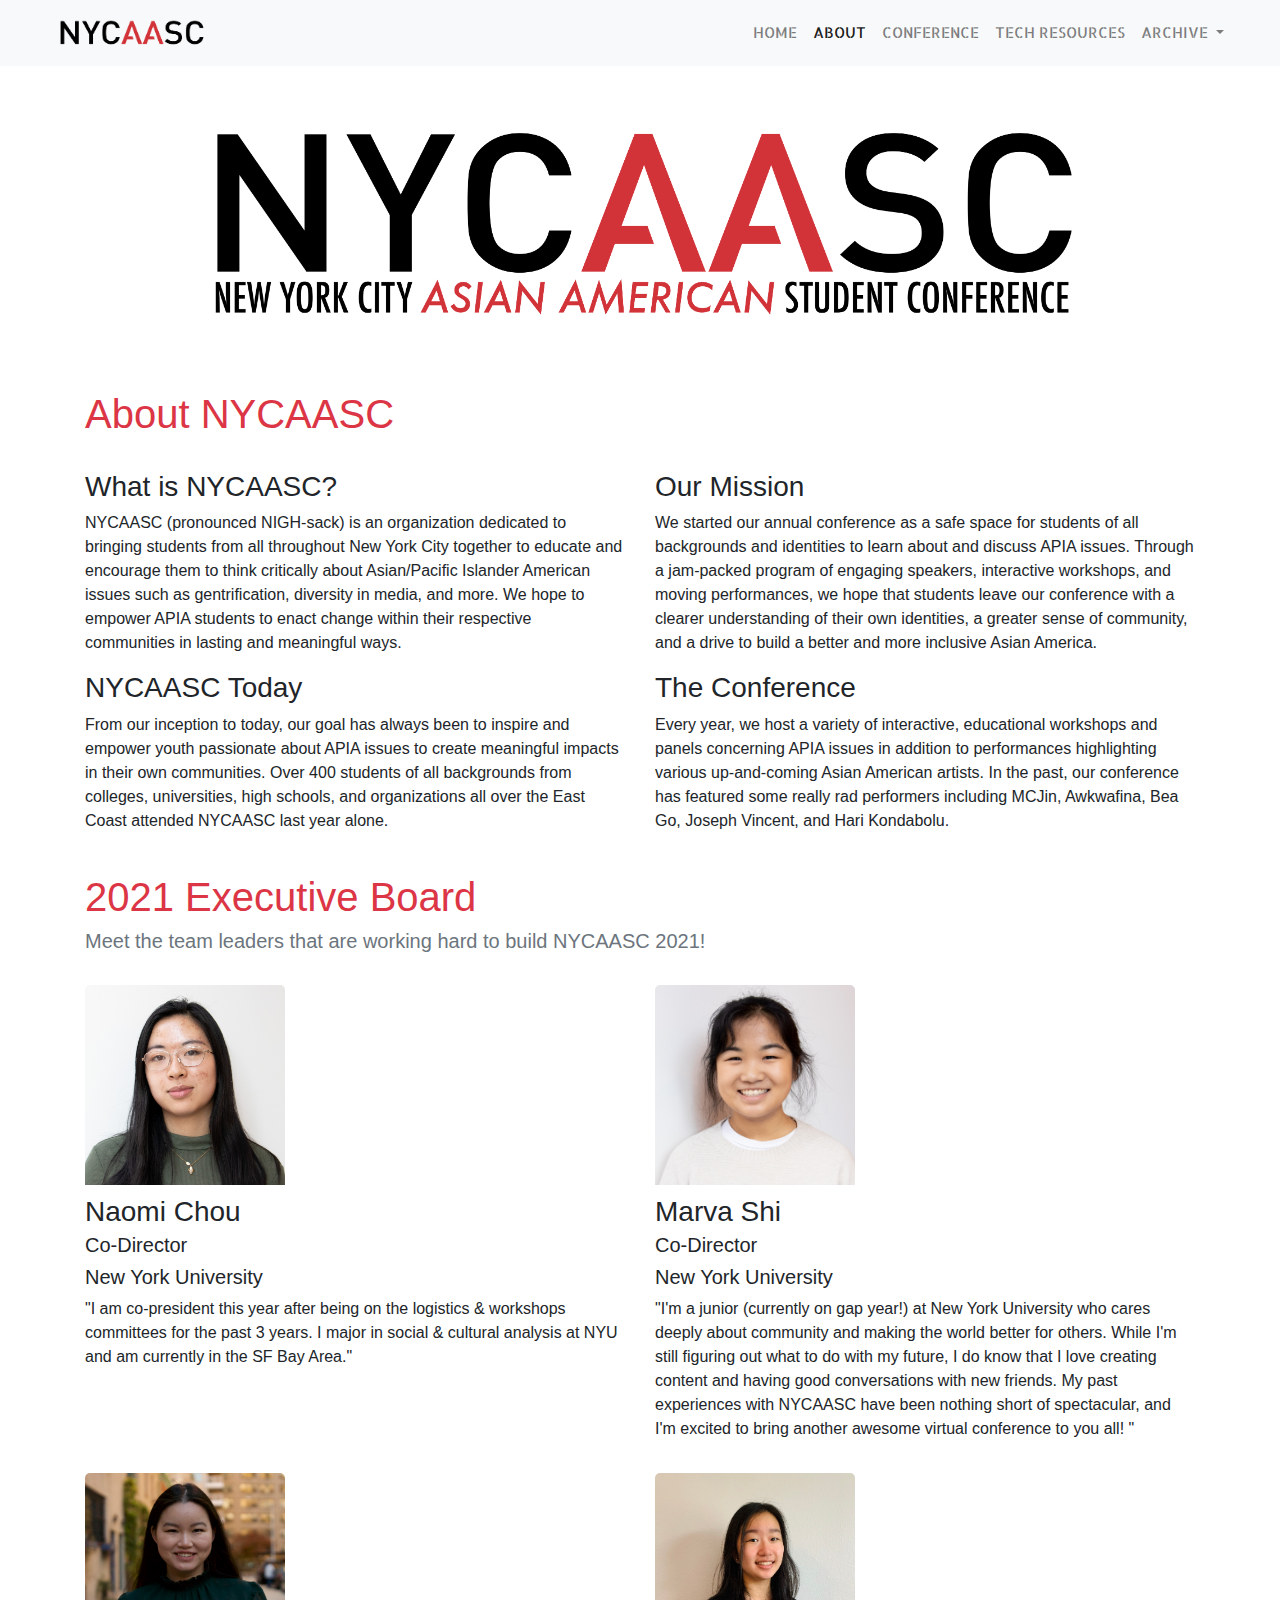
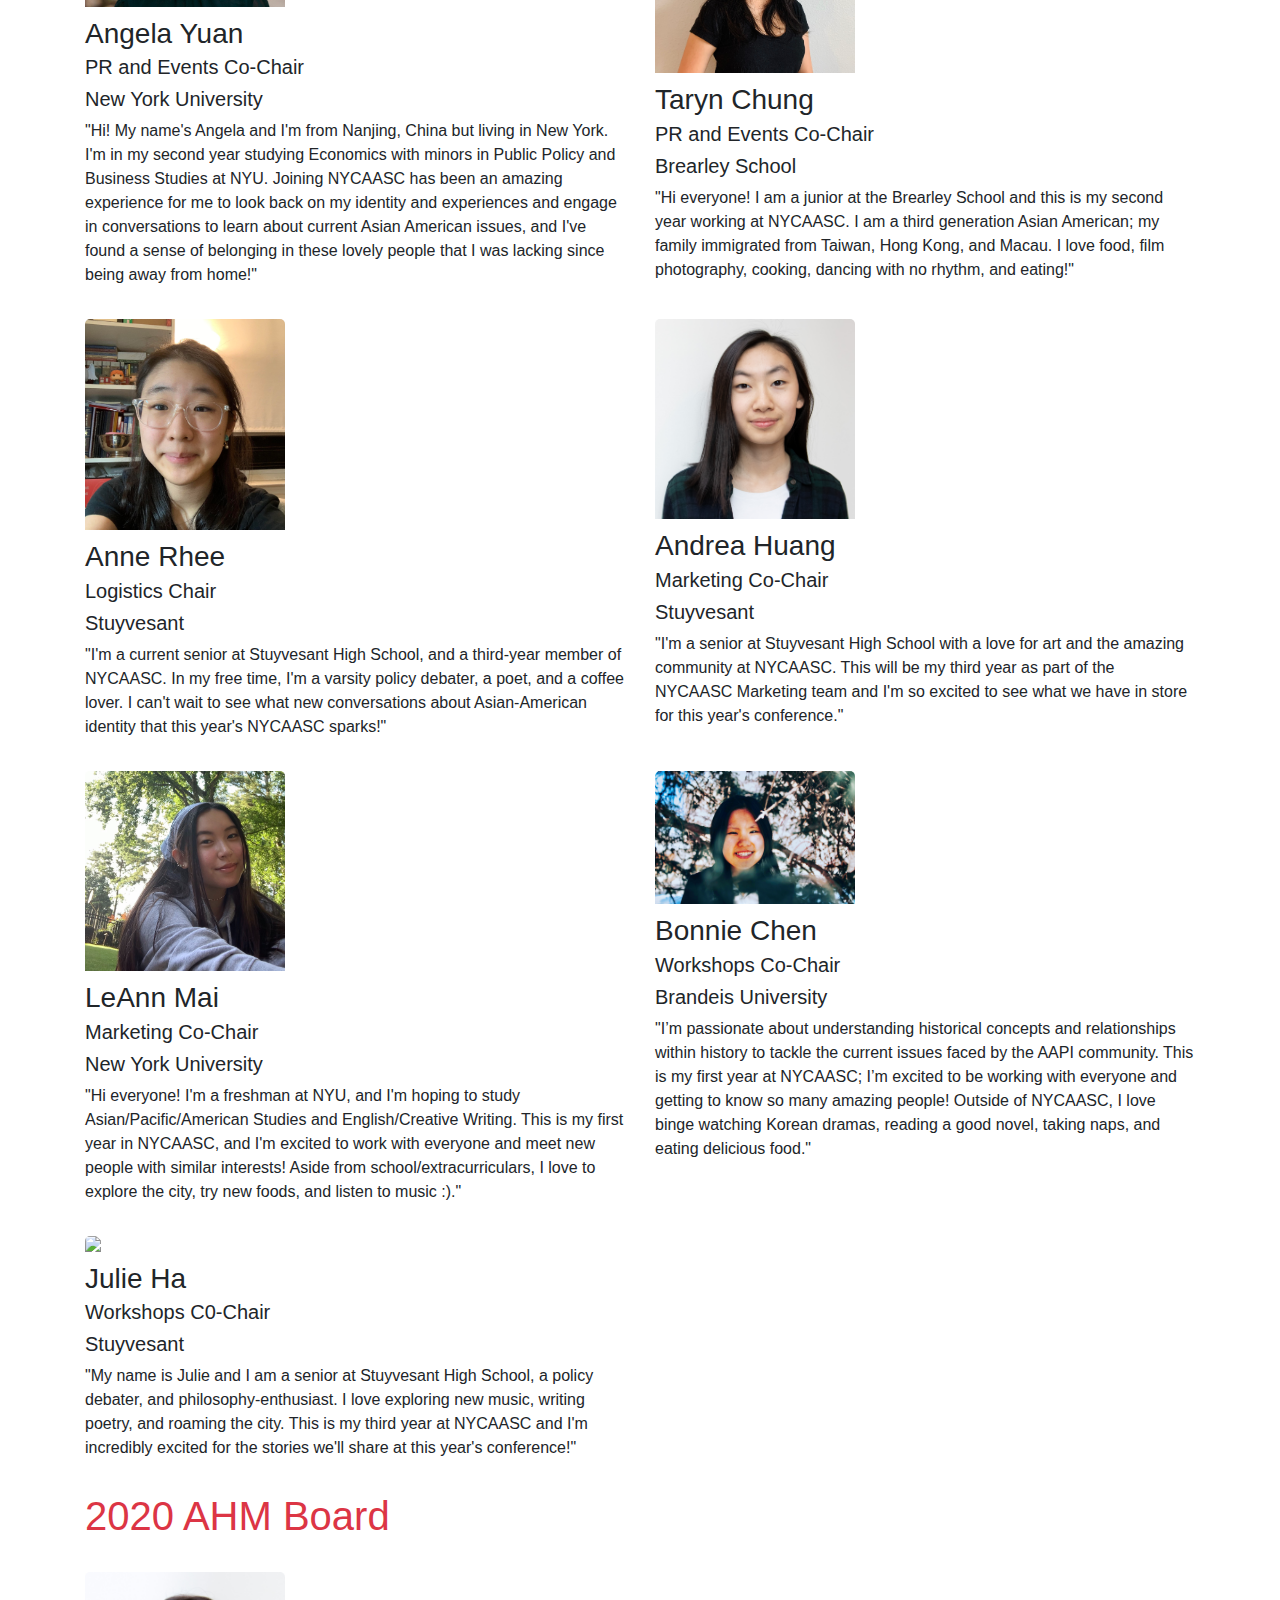
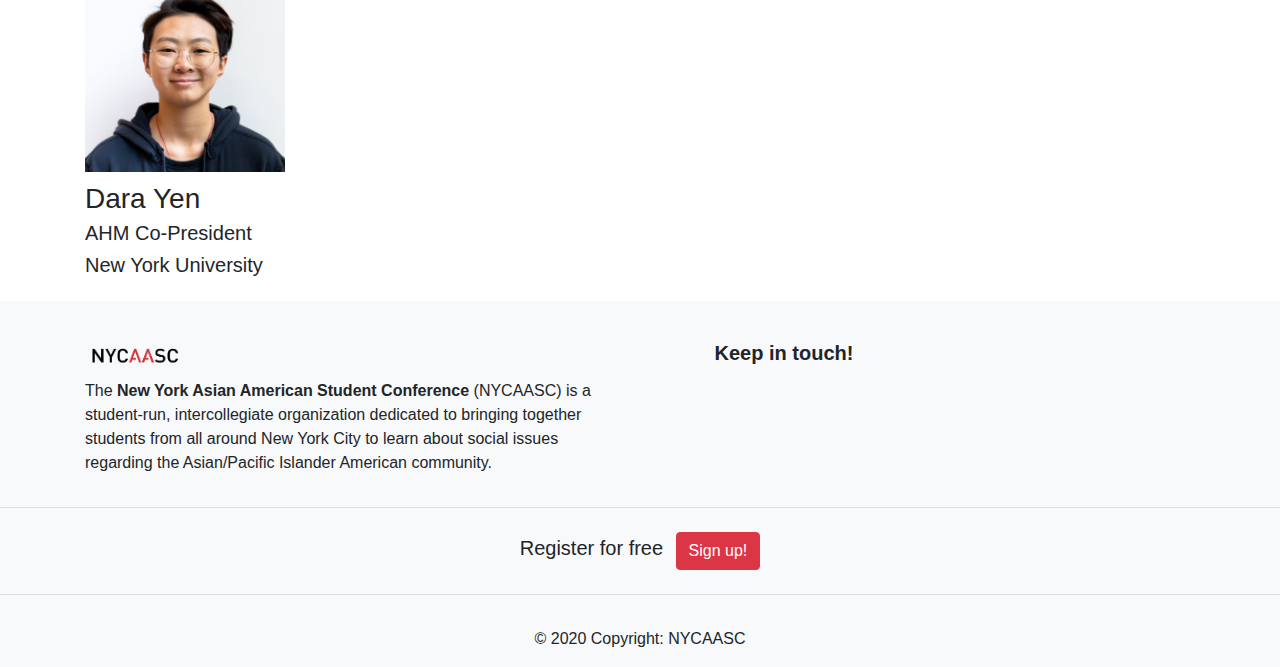
==== commit ee01517c: "adding headshots and press kit" ====
--- a/about.html
+++ b/about.html
@@ -185,9 +185,18 @@
    <div class="col-sm-12 col-md-6 col-lg-6 mb-3">
     <img src="assets/img/e-board/bonnie.jpeg">
     <h3>Bonnie Chen</h3>
-    <h4>Workshops Chair</h4>
+    <h4>Workshops Co-Chair</h4>
     <h5>Brandeis University</h5>
     <p>"I’m passionate about understanding historical concepts and relationships within history to tackle the current issues faced by the AAPI community. This is my first year at NYCAASC; I’m excited to be working with everyone and getting to know so many amazing people! Outside of NYCAASC, I love binge watching Korean dramas, reading a good novel, taking naps, and eating delicious food."
+    </p>
+   </div>
+   
+   <div class="col-sm-12 col-md-6 col-lg-6 mb-3">
+    <img src="assets/img/e-board/julie.heic">
+    <h3>Julie Ha</h3>
+    <h4>Workshops C0-Chair</h4>
+    <h5>Stuyvesant</h5>
+    <p>"My name is Julie and I am a senior at Stuyvesant High School, a policy debater, and philosophy-enthusiast. I love exploring new music, writing poetry, and roaming the city. This is my third year at NYCAASC and I'm incredibly excited for the stories we'll share at this year's conference!"
     </p>
    </div>
 
@@ -201,7 +210,7 @@
     <h4>AHM Co-President</h4>
     <h5>New York University</h5>
    </div>
-
+<!--
    <div class="col-sm-12 col-md-6 col-lg-6 mb-3">
    <img src="assets/img/e-board/jinny.jpg">
    <h3>Jinny Hwang</h3>
@@ -215,6 +224,7 @@
     <h4>AHM Treasurer</h4>
     <h5>New York University</h5>
    </div>
+  -->
       </div>
     </div>
   </section>
@@ -224,7 +234,7 @@
         <div class="container text-center text-md-left">
           <div class="row">
             <div class="col-md-6 mr-4">
-              <img src="assets/img/logos/logoOnlyCropped.png" style="height:30px;" class=" mt-3 mb-2">
+              <img src="assets/img/logos/logoOnly.png" style="height:30px;" class=" mt-3 mb-2">
               <p>
                 The <b>New York Asian American Student Conference</b> (NYCAASC) is a student-run, intercollegiate organization dedicated to bringing together students from all around New York City to learn about social issues regarding the Asian/Pacific Islander American community.
               </p>
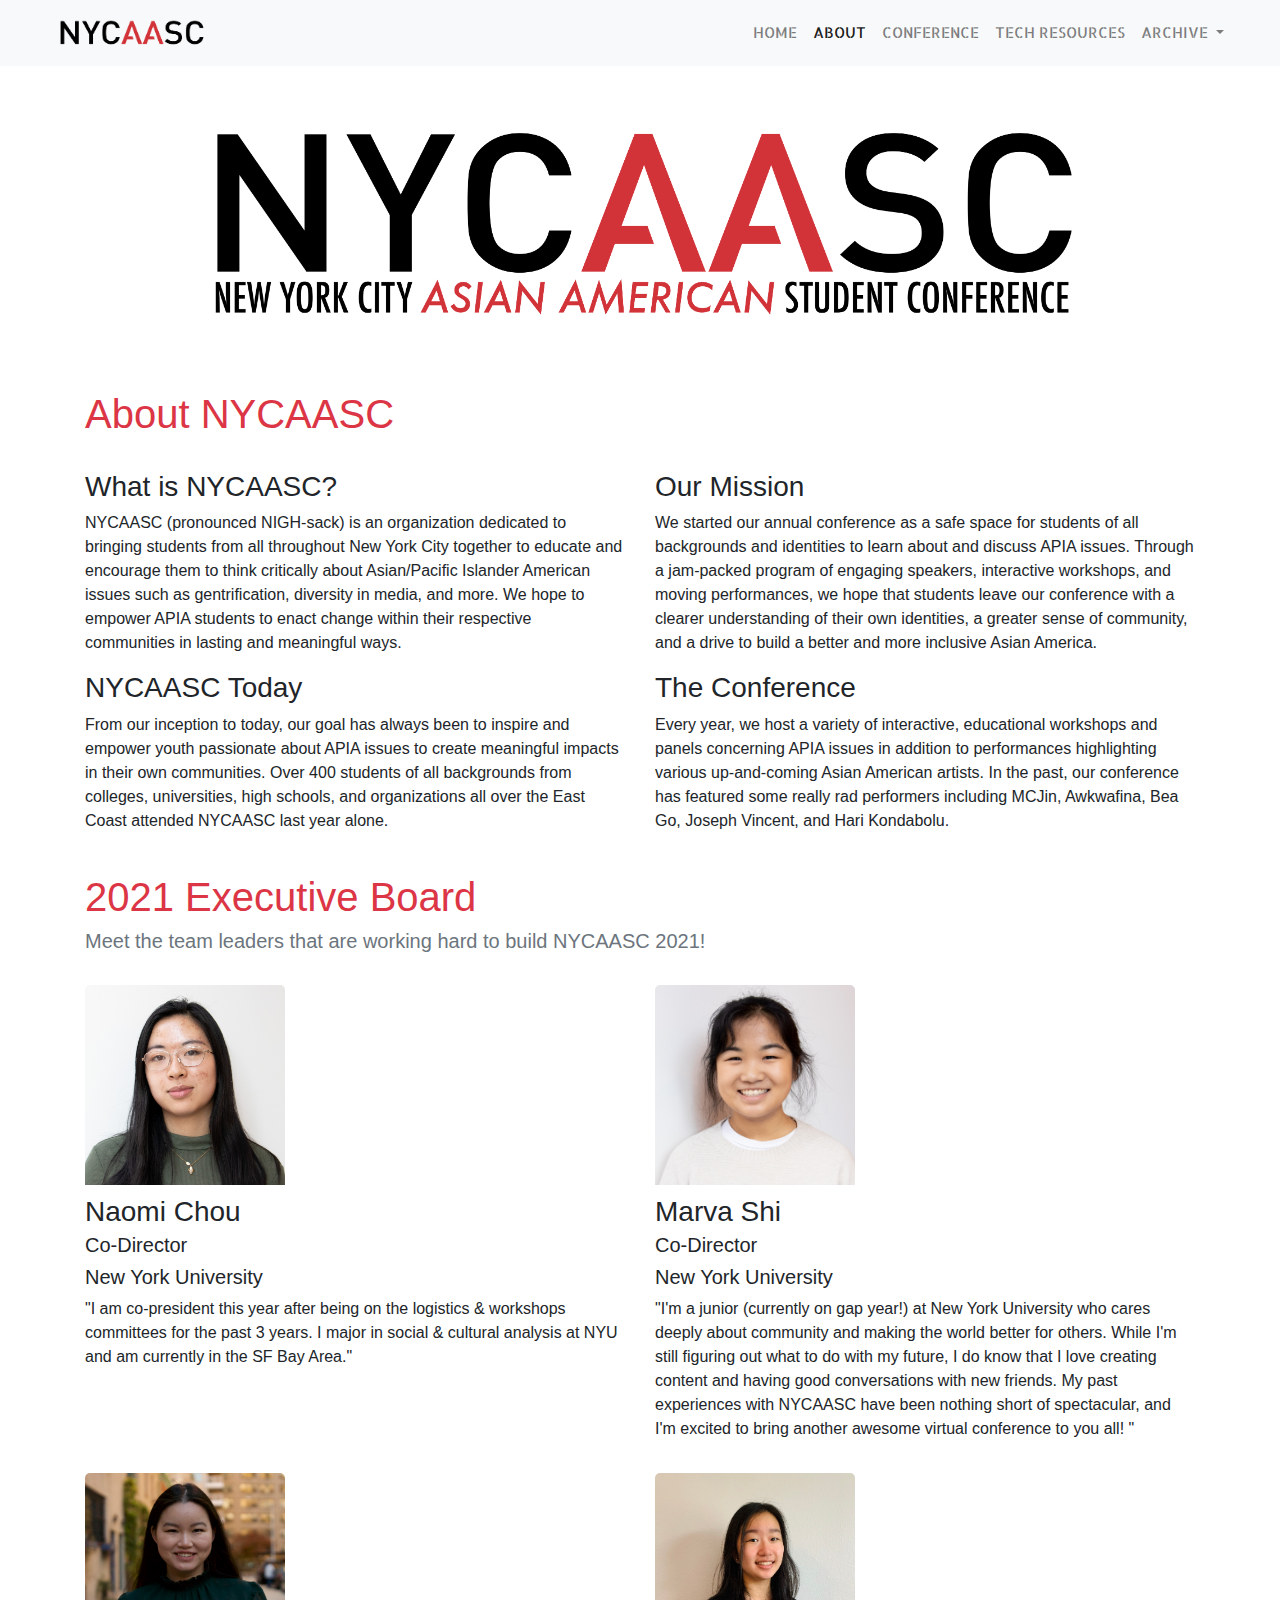
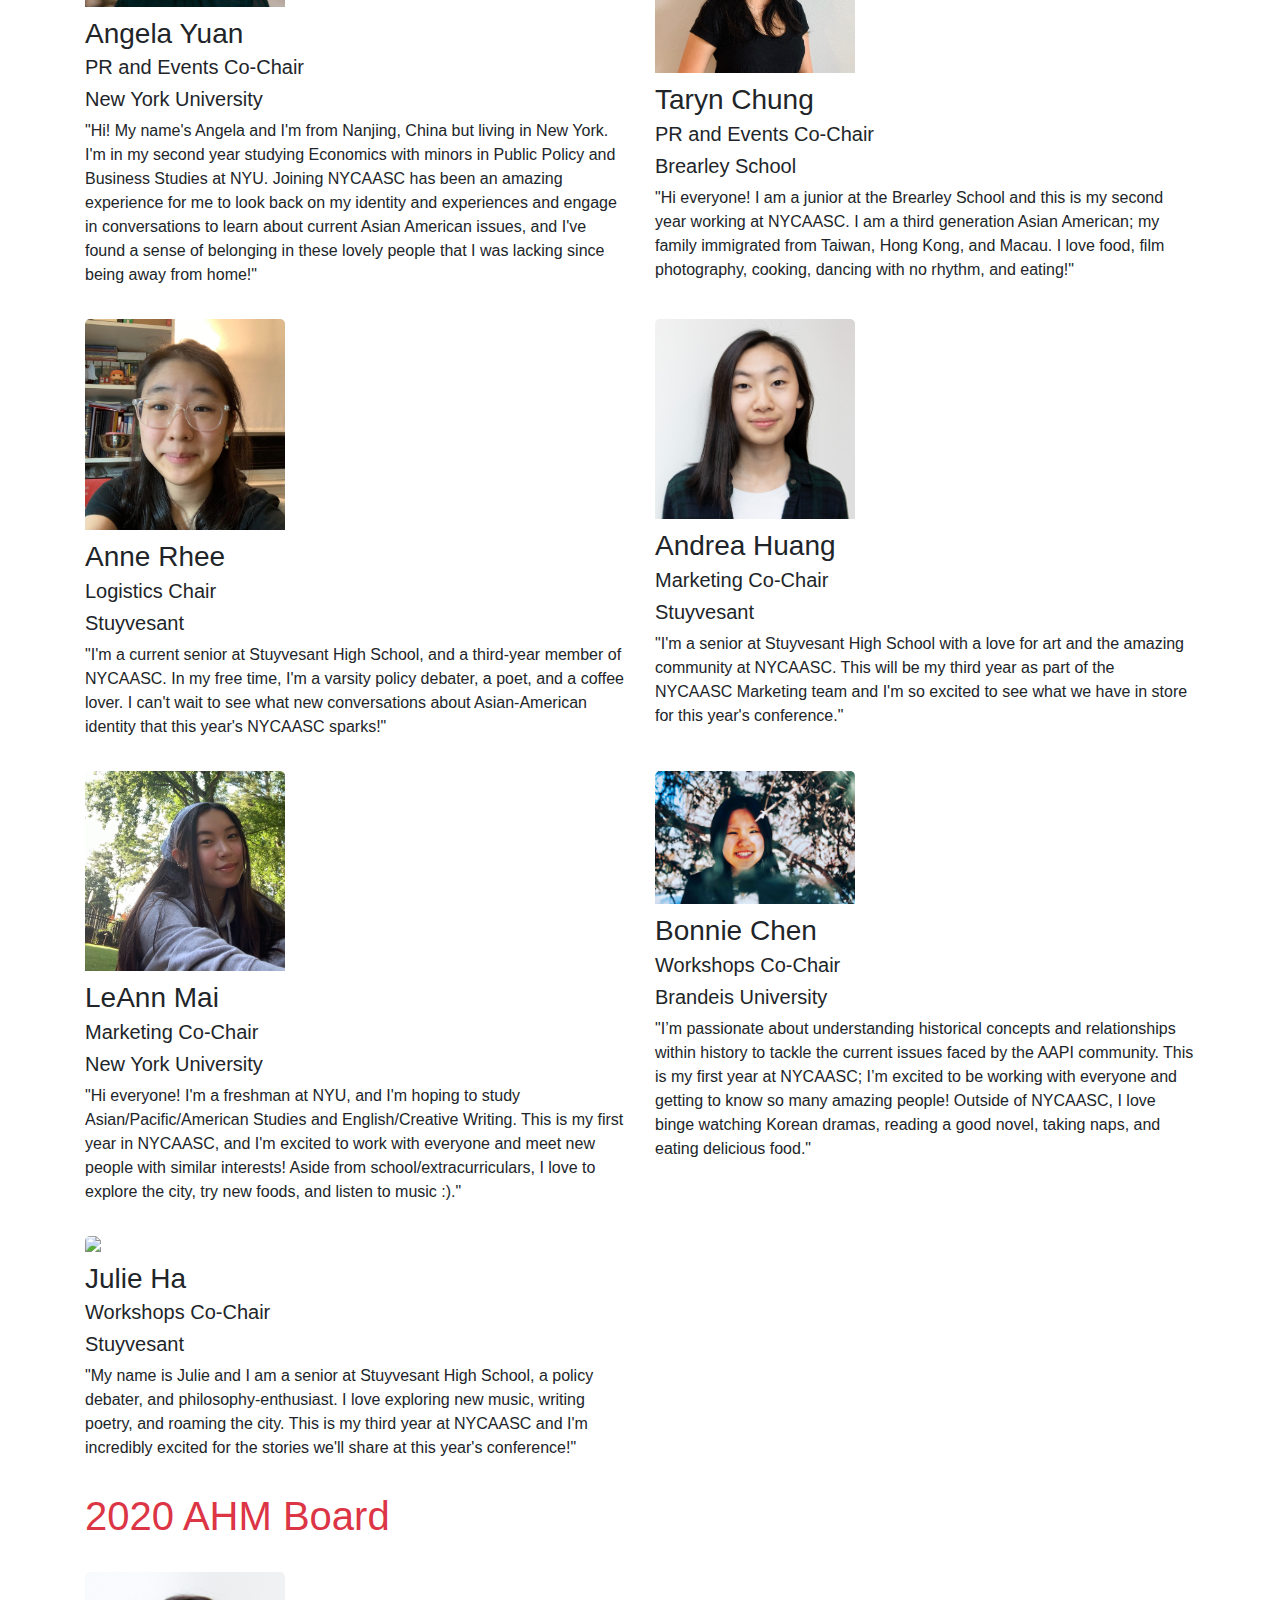
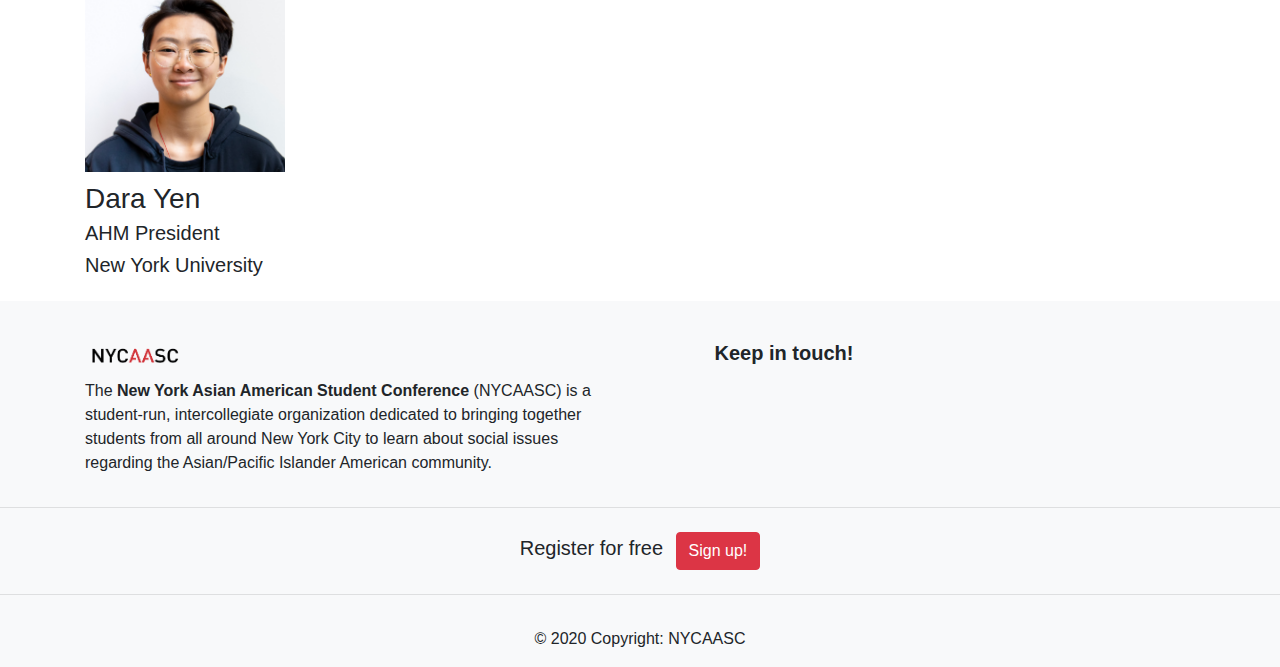
==== commit 031a6ff5: "edited pic!" ====
--- a/about.html
+++ b/about.html
@@ -192,9 +192,9 @@
    </div>
    
    <div class="col-sm-12 col-md-6 col-lg-6 mb-3">
-    <img src="assets/img/e-board/julie.heic">
+    <img src="assets/img/e-board/julie.jpg">
     <h3>Julie Ha</h3>
-    <h4>Workshops C0-Chair</h4>
+    <h4>Workshops Co-Chair</h4>
     <h5>Stuyvesant</h5>
     <p>"My name is Julie and I am a senior at Stuyvesant High School, a policy debater, and philosophy-enthusiast. I love exploring new music, writing poetry, and roaming the city. This is my third year at NYCAASC and I'm incredibly excited for the stories we'll share at this year's conference!"
     </p>
@@ -207,7 +207,7 @@
    <div class="col-sm-12 col-md-6 col-lg-6 mb-3">
     <img src="assets/img/e-board/dara.jpg">
     <h3>Dara Yen </h3>
-    <h4>AHM Co-President</h4>
+    <h4>AHM President</h4>
     <h5>New York University</h5>
    </div>
 <!--
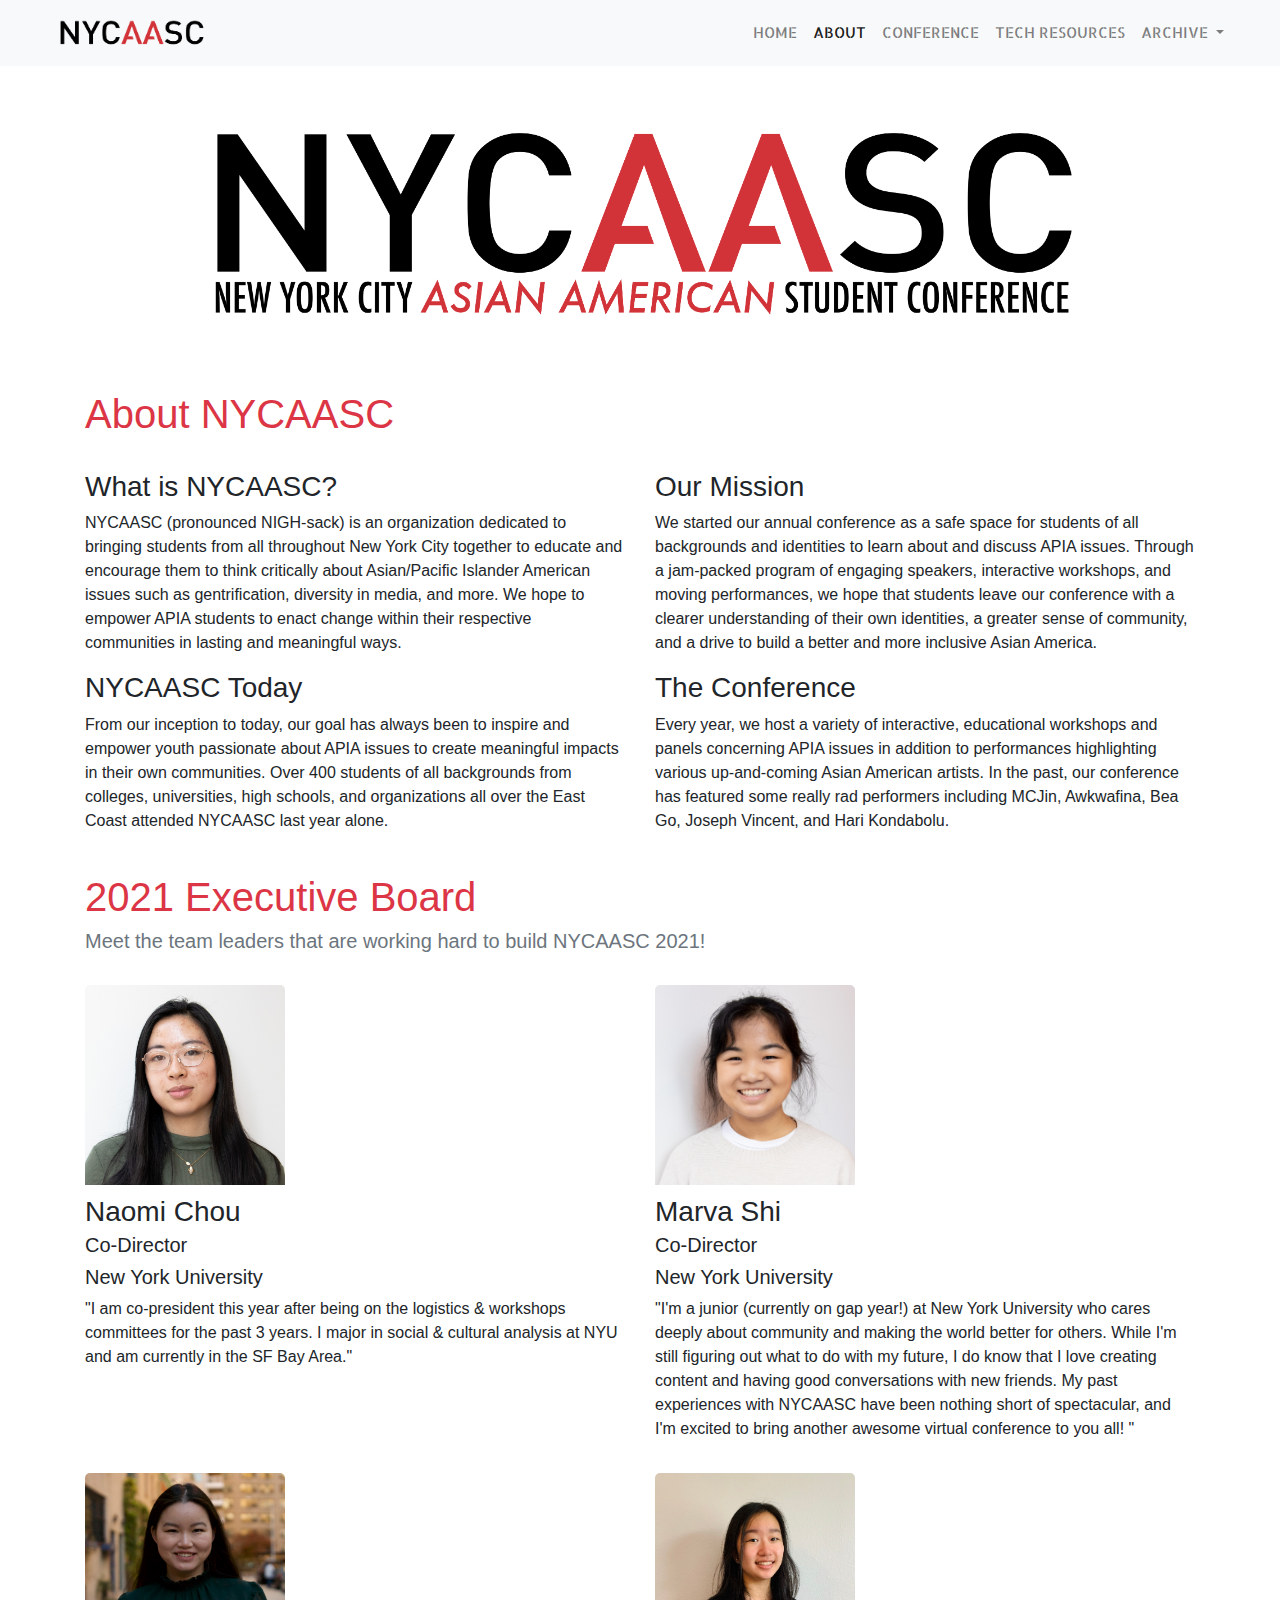
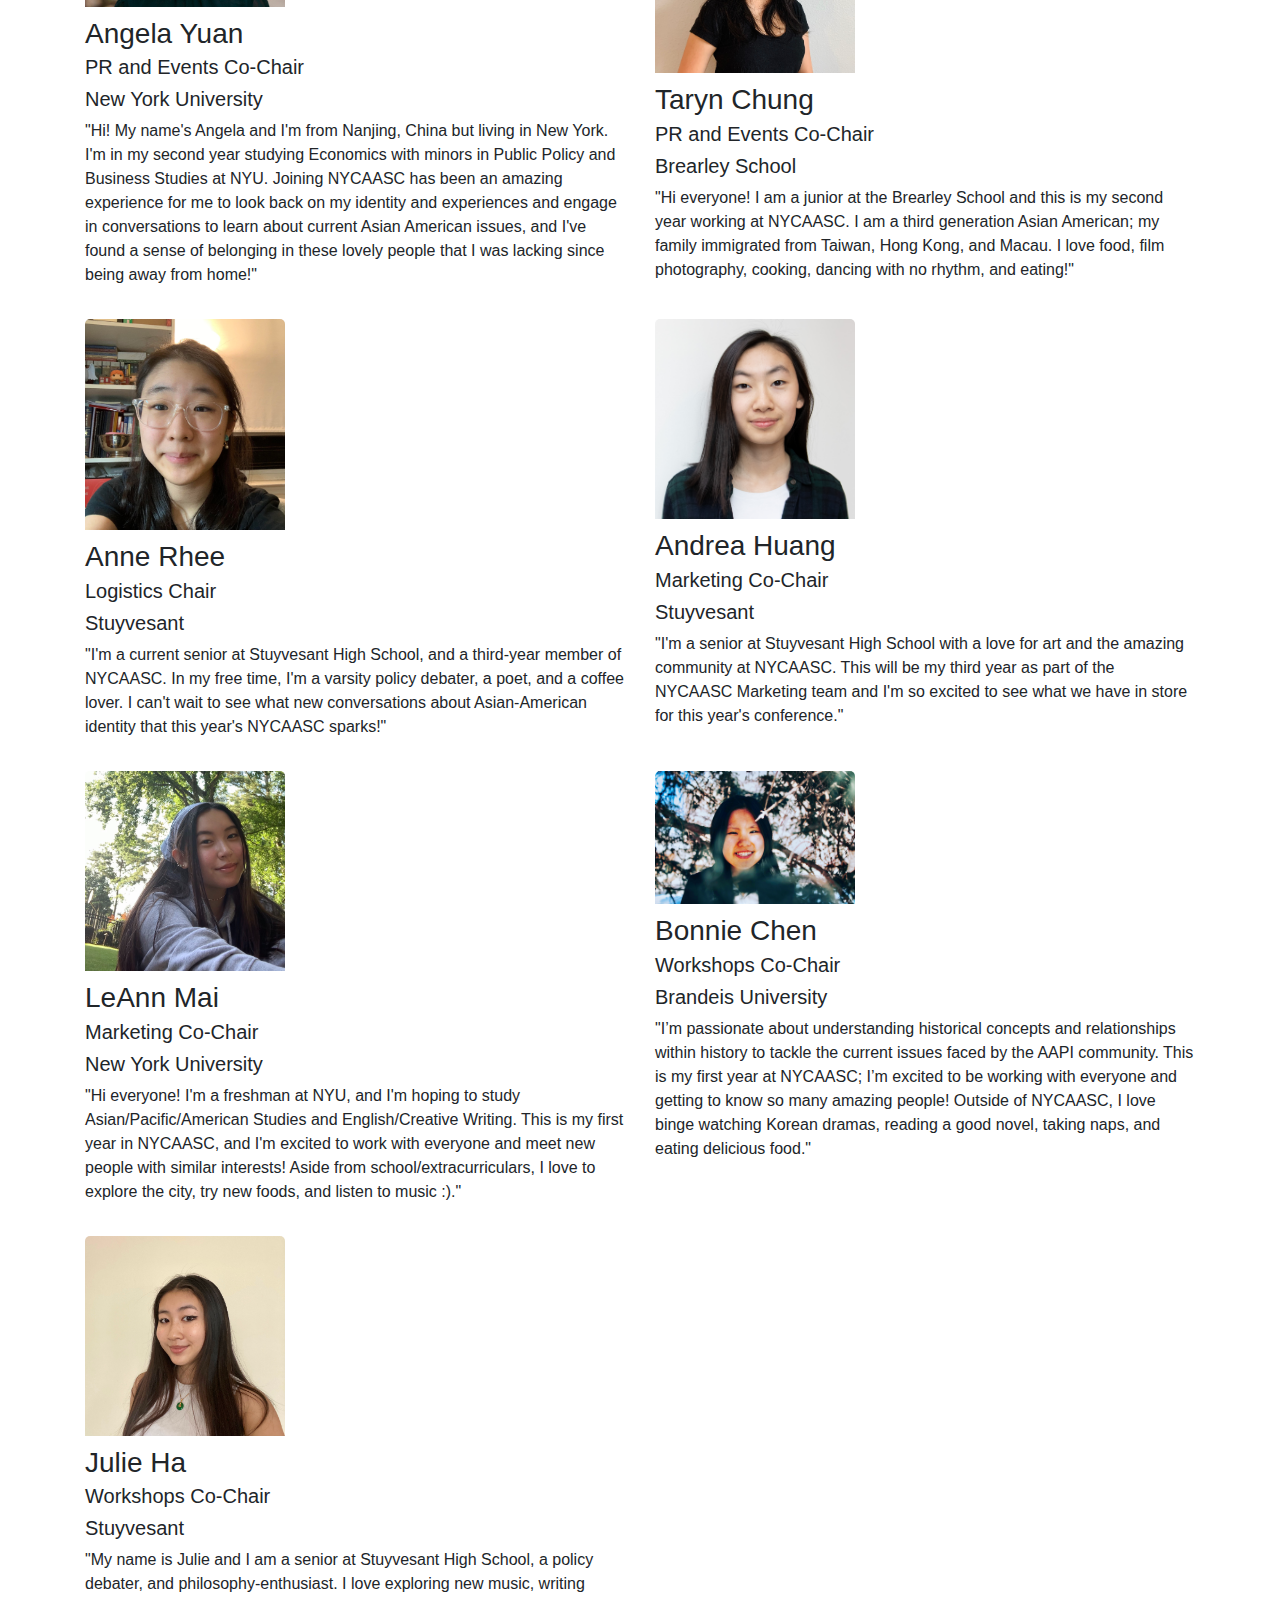
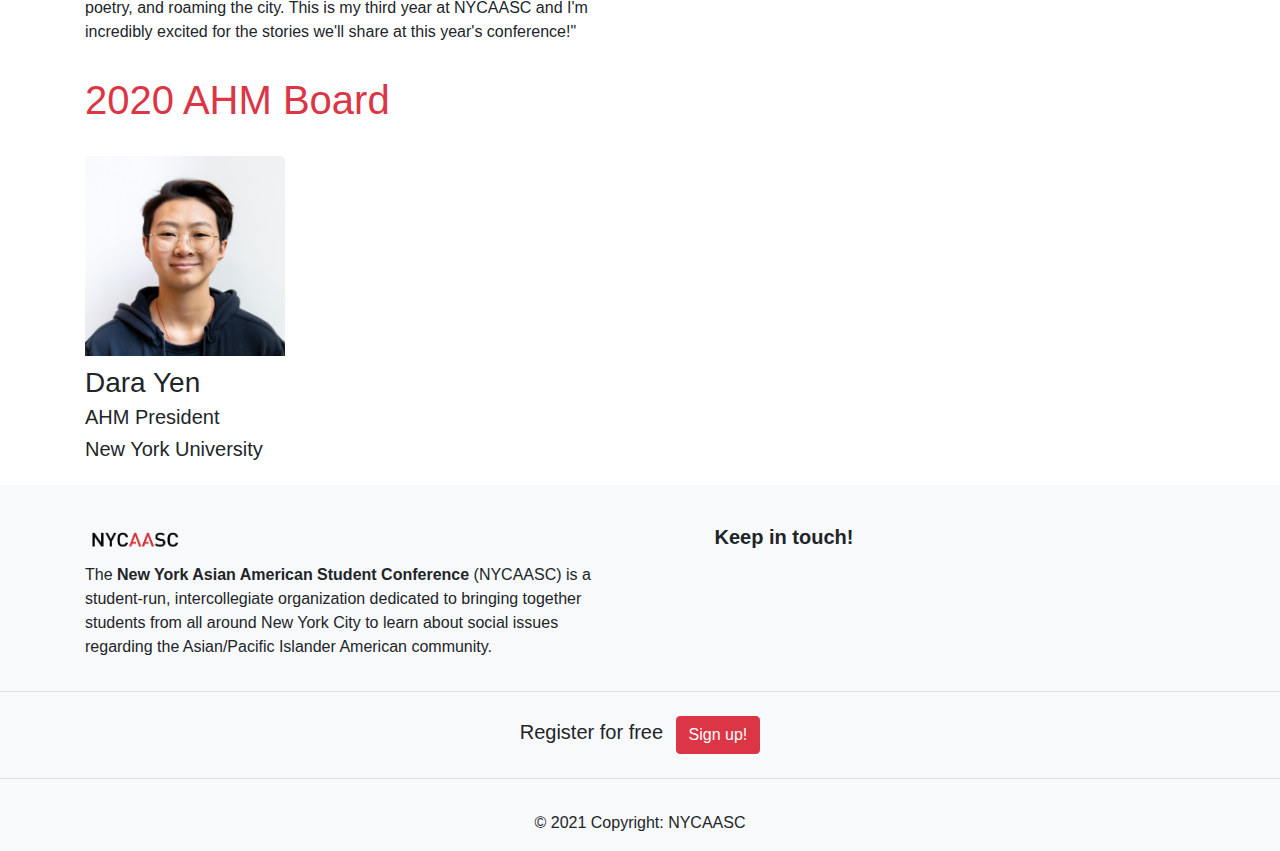
==== commit 58ef27bd: "conference page!" ====
--- a/about.html
+++ b/about.html
@@ -273,7 +273,7 @@
 
         <hr>
 
-        <div class="footer-copyright text-center py-3">© 2020 Copyright: NYCAASC
+        <div class="footer-copyright text-center py-3">© 2021 Copyright: NYCAASC
         </div>
 
     </footer>
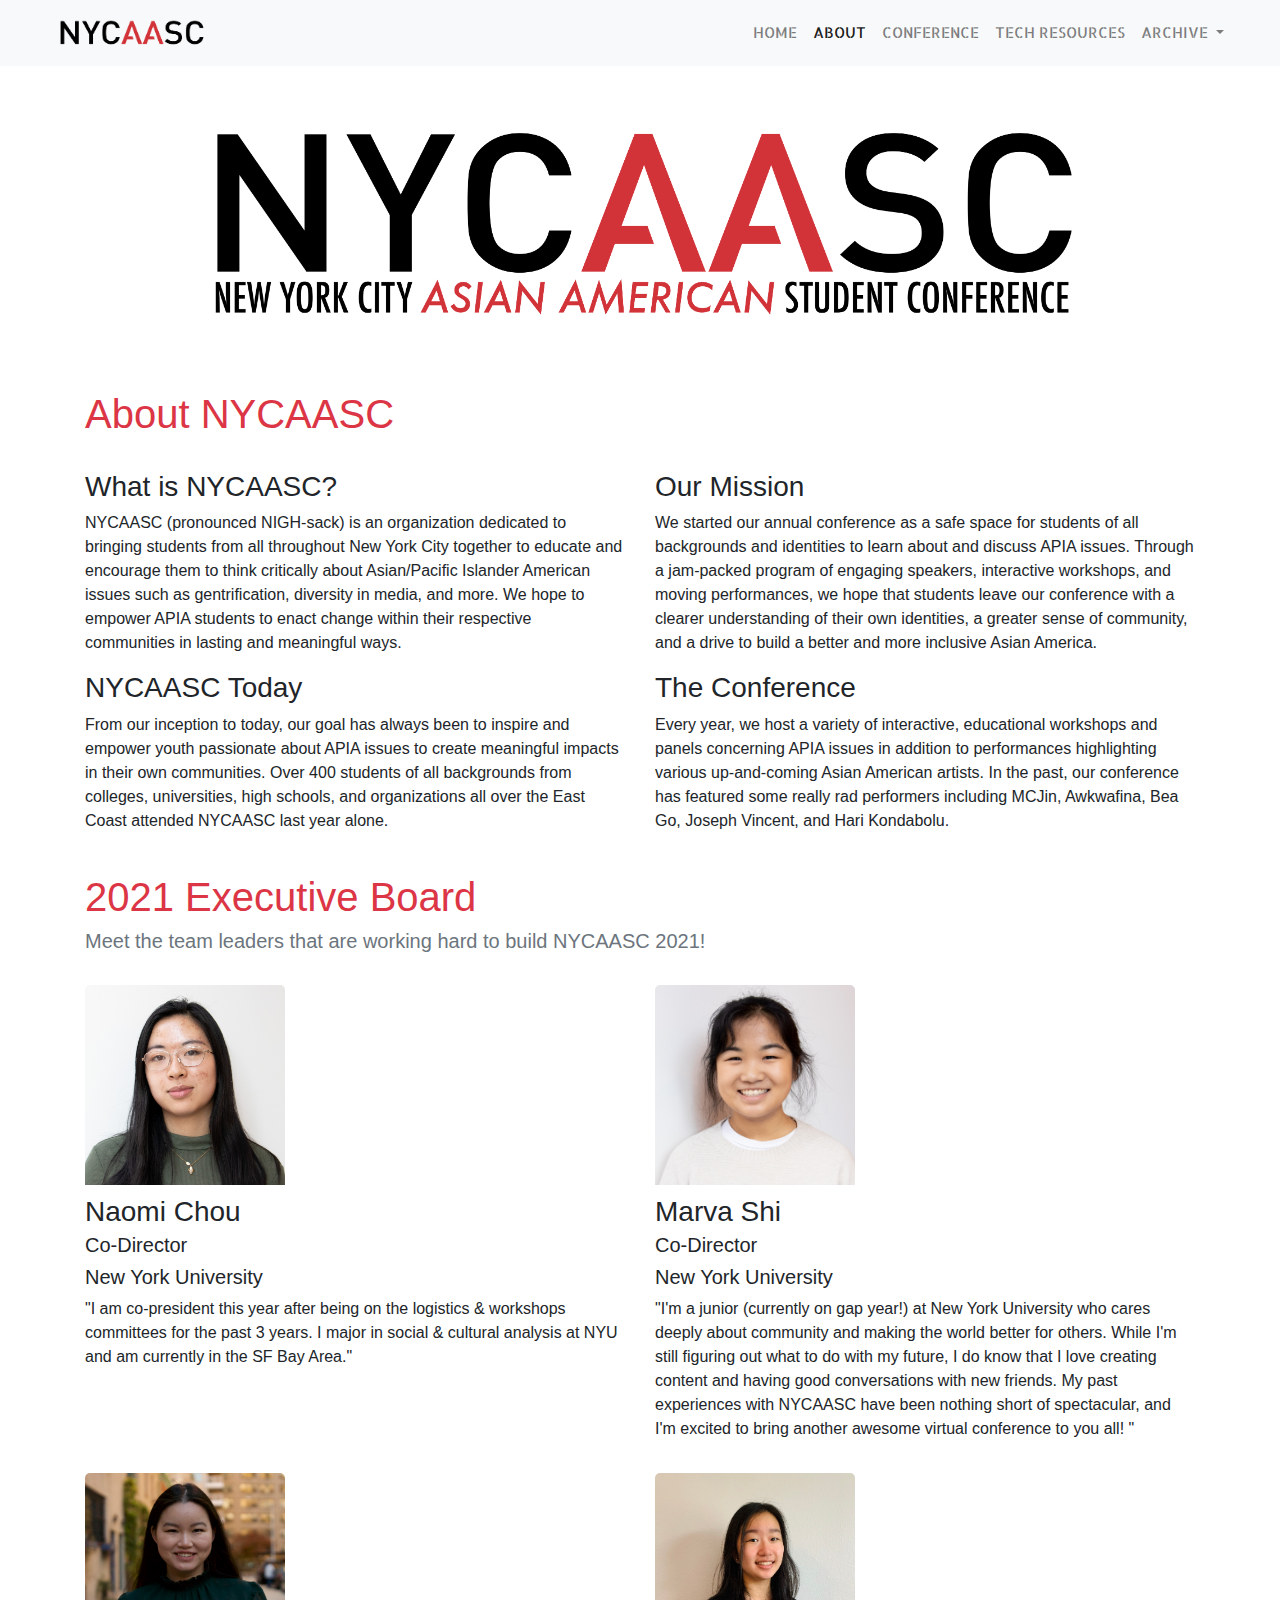
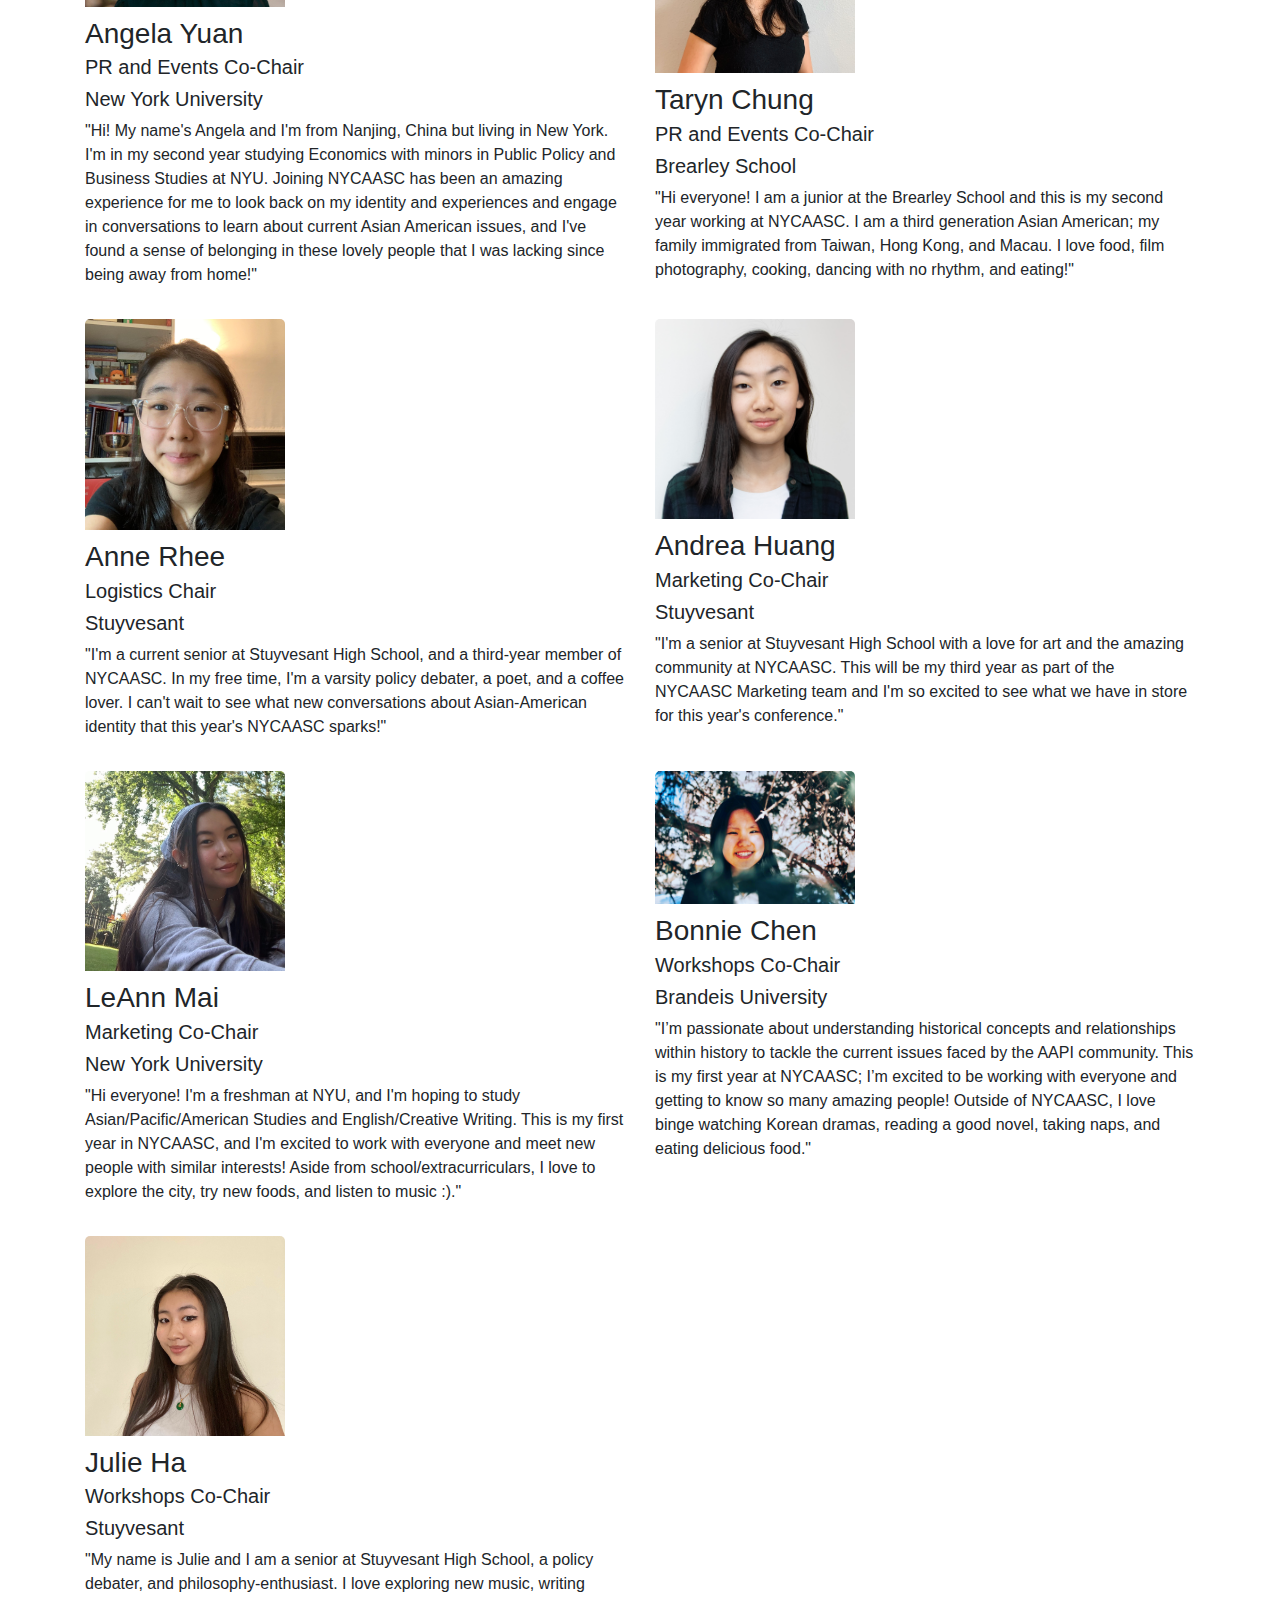
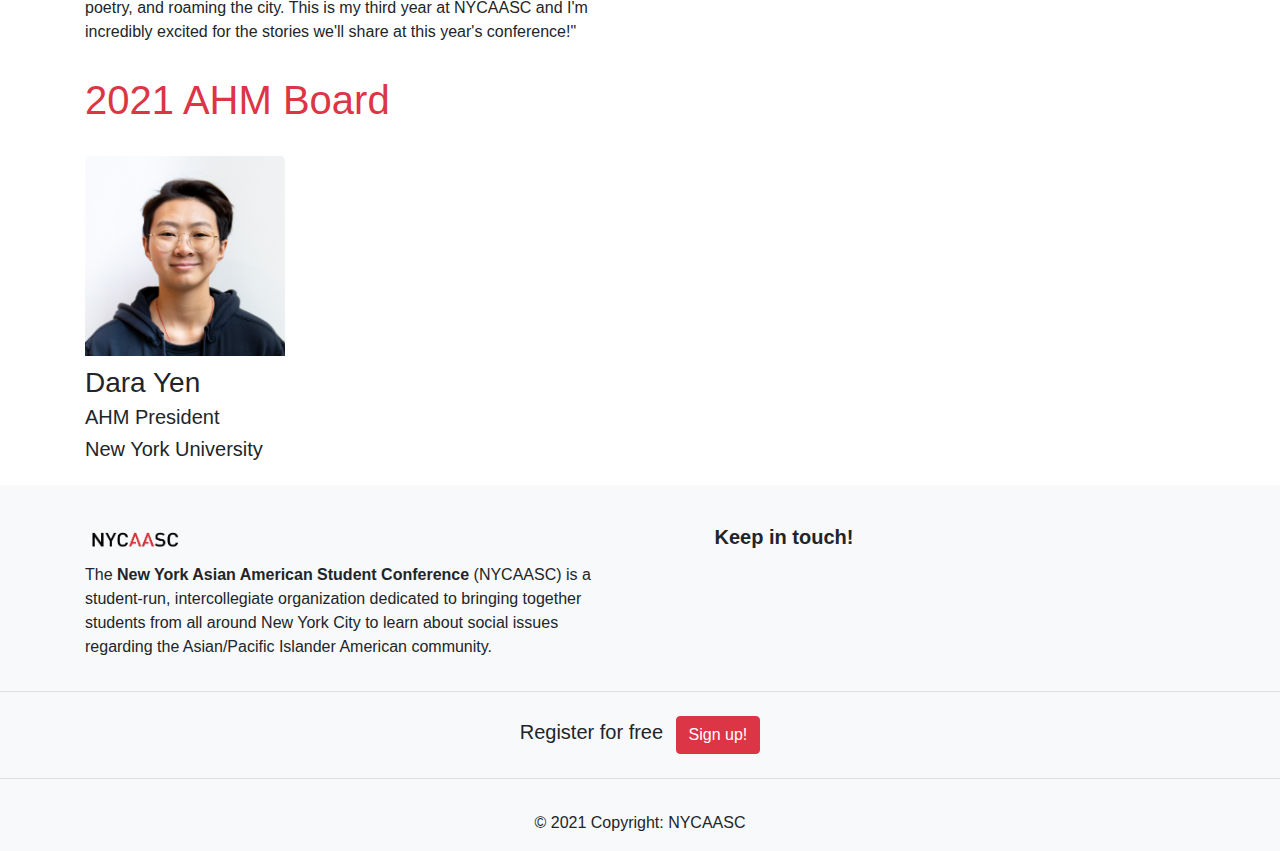
==== commit a13450a1: "edit yr" ====
--- a/about.html
+++ b/about.html
@@ -201,7 +201,7 @@
    </div>
 
    <div class="col-12 mb-4">
-     <h1 class="text-danger">2020 AHM Board</h1>
+     <h1 class="text-danger">2021 AHM Board</h1>
    </div>
 
    <div class="col-sm-12 col-md-6 col-lg-6 mb-3">
--- a/assets/css/styles.css
+++ b/assets/css/styles.css
@@ -63,6 +63,7 @@
     max-width: 100%;
     margin-right: auto;
 }
+
 /*----------HOME PAGE END ----------*/
 /*----------
 #con2020 img{
